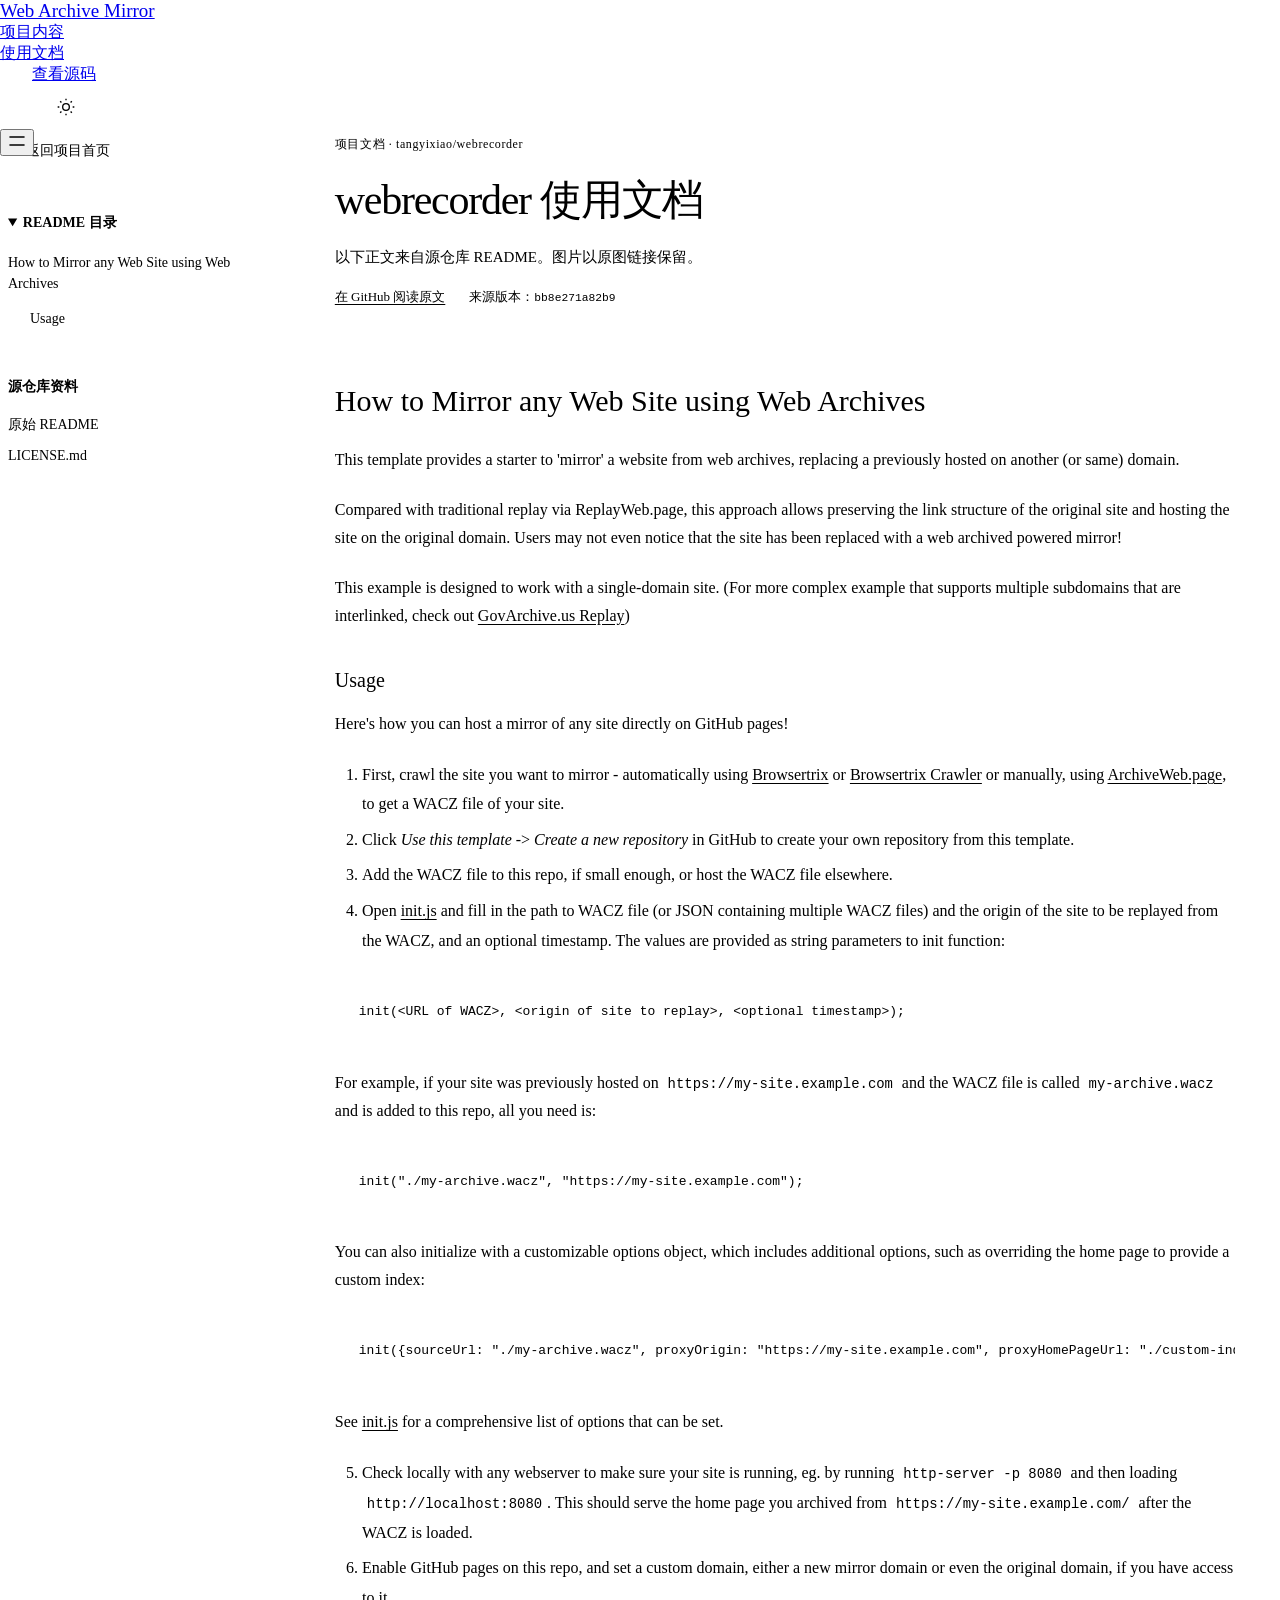
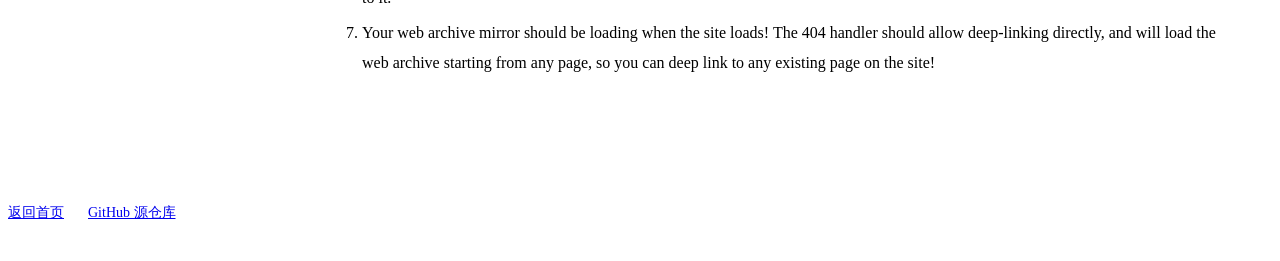
==== docs.html @ b8d0881c "docs(pages): add project introduction website" ====
<!doctype html>
<html lang="zh-CN" data-project="webrecorder" data-docs="true"><head>
<meta charset="utf-8"><meta name="viewport" content="width=device-width, initial-scale=1">
<title>webrecorder · 使用文档</title><link rel="stylesheet" href="assets/system.css"><link rel="stylesheet" href="assets/ui/cards.css"><link rel="stylesheet" href="assets/motion/motion.css"><link rel="stylesheet" href="assets/layout/layout.css"><link rel="stylesheet" href="assets/page.css"><!-- <html lang="en" data-radius="sharp">; keep this <style> after the links: layout.css resets --ly-scale -->
<style>
:root {
  --p-bg: #fafafa; --p-surface: #f0f1f3; --p-ink: #171717; --p-muted: #595959;
  --p-accent: #1748ca; --p-accent-ink: #fafafa; --p-action: #1748ca; --p-action-ink: #fafafa;
  --p-inv-bg: #171717; --p-inv-surface: #242424; --p-inv-ink: #fafafa; --p-inv-muted: #9b9b9b;
  --p-inv-accent: #fafafa; --p-inv-accent-ink: #171717; --p-inv-action: #fafafa; --p-inv-action-ink: #171717;
  --font-display: "Geist", system-ui, sans-serif;
  --font-text: "Geist", system-ui, sans-serif;
  --font-mono: "Geist Mono", ui-monospace, "SFMono-Regular", Menlo, Consolas, monospace;
  --display-weight: 500;
  --display-tracking: -0.035em;
  --display-tracking-xl: -0.045em;
}
</style><style>html[data-theme="light"]{--p-bg:#fafafa;--p-surface:#f0f1f3;--p-ink:#171717;--p-muted:#595959;--p-accent:#1748ca;--p-accent-ink:#ffffff;--p-action:#1748ca;--p-action-ink:#ffffff;color-scheme:light}html[data-theme="dark"]{--p-bg:#131517;--p-surface:#202427;--p-ink:#f0f1f2;--p-muted:#b5bbc1;--p-accent:#a4c2ff;--p-accent-ink:#131517;--p-action:#a4c2ff;--p-action-ink:#131517;color-scheme:dark}</style><script src="assets/theme.js"></script><link rel="icon" href="favicon.svg" type="image/svg+xml">
<link rel="stylesheet" href="assets/docs.css"></head><body class="docs-page">
<header class="nav"><div class="wrap nav__bar"><a class="skip-link" href="#docs-content">跳到正文</a><a class="nav__logo" href="index.html#top">Web Archive Mirror</a><nav class="nav__links" aria-label="章节导航"><div class="nav__item"><a class="nav__link" href="index.html#work">项目内容</a></div><div class="nav__item"><a class="nav__link" href="docs.html">使用文档</a></div></nav><div class="nav__actions"><a class="btn btn--primary" href="https://github.com/tangyixiao/webrecorder">查看源码</a><button class="theme-toggle" type="button" data-theme-toggle aria-label="切换深浅色" aria-pressed="false"><svg width="20" height="20" viewBox="0 0 24 24" fill="none" stroke="currentColor" stroke-width="1.6" aria-hidden="true"><circle cx="12" cy="12" r="4"/><path d="M12 2v2m0 16v2M2 12h2m16 0h2M5 5l1.5 1.5m11 11L19 19M5 19l1.5-1.5m11-11L19 5"/></svg></button></div><button class="nav__toggle" type="button" aria-expanded="false" aria-label="菜单"><svg width="18" height="18" viewBox="0 0 18 18" aria-hidden="true"><path d="M2 5h14M2 13h14" stroke="currentColor" stroke-width="1.6" stroke-linecap="round"/></svg></button></div></header>
<main class="docs-shell wrap" id="top">
<aside class="docs-sidebar" aria-label="文档导航">
<a class="docs-home" href="index.html">← 返回项目首页</a>
<details class="docs-toc" open><summary>README 目录</summary><nav aria-label="README 目录"><ol><li class="docs-level-1"><a href="#how-to-mirror-any-web-site-using-web-archives">How to Mirror any Web Site using Web Archives</a></li><li class="docs-level-3"><a href="#usage">Usage</a></li></ol></nav></details>
<div class="docs-resources"><p>源仓库资料</p><ul><li><a href="https://github.com/tangyixiao/webrecorder/blob/bb8e271a82b9e093eb609e6050a3a0c9da90dc49/README.md">原始 README</a></li><li><a href="https://github.com/tangyixiao/webrecorder/blob/bb8e271a82b9e093eb609e6050a3a0c9da90dc49/LICENSE.md">LICENSE.md</a></li></ul></div>
</aside>
<div class="docs-main"><header class="docs-heading"><p class="docs-eyebrow">项目文档 · tangyixiao/webrecorder</p>
<h1>webrecorder 使用文档</h1><p>以下正文来自源仓库 README。图片以原图链接保留。</p>
<div class="docs-source"><a href="https://github.com/tangyixiao/webrecorder/blob/bb8e271a82b9e093eb609e6050a3a0c9da90dc49/README.md">在 GitHub 阅读原文</a><span>来源版本：<code>bb8e271a82b9</code></span></div></header>
<article class="docs-markdown" id="docs-content" tabindex="-1"><h1 id="how-to-mirror-any-web-site-using-web-archives">How to Mirror any Web Site using Web Archives</h1>
<p>This template provides a starter to 'mirror' a website from web archives, replacing a previously hosted on another (or same) domain.</p>
<p>Compared with traditional replay via ReplayWeb.page, this approach allows preserving the link structure of the original site and hosting the site on the original domain.
Users may not even notice that the site has been replaced with a web archived powered mirror!</p>
<p>This example is designed to work with a single-domain site. (For more complex example that supports multiple subdomains that are interlinked, check out <a href="https://github.com/webrecorder/govarchive-replay">GovArchive.us Replay</a>)</p>
<h3 id="usage">Usage</h3>
<p>Here's how you can host a mirror of any site directly on GitHub pages!</p>
<ol>
<li>First, crawl the site you want to mirror - automatically using <a href="https://webrecorder.net/browsertrix">Browsertrix</a> or <a href="https://github.com/webrecorder/browsertrix-crawler">Browsertrix Crawler</a> or manually, using <a href="https://archiveweb.page">ArchiveWeb.page</a>, to get a WACZ file of your site.</li>
<li>Click <em>Use this template</em> -&gt; <em>Create a new repository</em> in GitHub to create your own repository from this template.</li>
<li>Add the WACZ file to this repo, if small enough, or host the WACZ file elsewhere.</li>
<li>Open <a href="https://github.com/tangyixiao/webrecorder/blob/bb8e271a82b9e093eb609e6050a3a0c9da90dc49/init.js">init.js</a> and fill in the path to WACZ file (or JSON containing multiple WACZ files) and the origin of the site to be replayed from the WACZ, and an optional timestamp. The values are provided as string parameters to init function:</li>
</ol>
<pre><code class="language-js">init(&lt;URL of WACZ&gt;, &lt;origin of site to replay&gt;, &lt;optional timestamp&gt;);
</code></pre>
<p>For example, if your site was previously hosted on <code>https://my-site.example.com</code> and the WACZ file is called <code>my-archive.wacz</code> and is added to this repo, all you need is:</p>
<pre><code class="language-js">init(&quot;./my-archive.wacz&quot;, &quot;https://my-site.example.com&quot;);
</code></pre>
<p>You can also initialize with a customizable options object, which includes additional options, such as overriding the home page to provide a custom index:</p>
<pre><code class="language-js">init({sourceUrl: &quot;./my-archive.wacz&quot;, proxyOrigin: &quot;https://my-site.example.com&quot;, proxyHomePageUrl: &quot;./custom-index.html&quot;})
</code></pre>
<p>See <a href="https://github.com/tangyixiao/webrecorder/blob/bb8e271a82b9e093eb609e6050a3a0c9da90dc49/init.js">init.js</a> for a comprehensive list of options that can be set.</p>
<ol start="5">
<li>Check locally with any webserver to make sure your site is running, eg. by running <code>http-server -p 8080</code> and then loading <code>http://localhost:8080</code>. This should serve the home page you archived from <code>https://my-site.example.com/</code> after the WACZ is loaded.</li>
<li>Enable GitHub pages on this repo, and set a custom domain, either a new mirror domain or even the original domain, if you have access to it.</li>
<li>Your web archive mirror should be loading when the site loads! The 404 handler should allow deep-linking directly, and will load the web archive starting from any page, so you can deep link to any existing page on the site!</li>
</ol>
</article>
</div></main><footer class="docs-footer wrap"><a href="index.html">返回首页</a><a href="https://github.com/tangyixiao/webrecorder">GitHub 源仓库</a></footer>
<script type="module" src="assets/system.js"></script></body></html>
---- assets/page.css ----
/* Page composition over the unmodified taste system. Source excerpts and photographs are the work. */
:root{--font-text:"Geist","PingFang SC","Microsoft YaHei",sans-serif;--font-display:"Geist","PingFang SC","Microsoft YaHei",sans-serif}
h1,h2,h3{font-weight:500;text-wrap:balance}h1{max-width:16ch}p{line-height:1.75}.nav__logo{font-size:19px;max-width:45%;overflow-wrap:anywhere}.nav__links{margin-left:auto}.nav__actions{margin-left:32px}.project-fact{margin-top:32px;font-size:14px;color:var(--muted)}
.hero__text{min-width:0}.hero__lead{max-width:40ch}.hero__media.material-media{background:none;border:0;box-shadow:none}.hero__media.material-media> *{width:100%;height:100%;display:block}.material-media .source-preview{height:100%;min-height:480px}.project-picture{display:block;overflow:hidden;width:100%;height:100%;background:var(--surface)}.project-picture img{width:100%;height:100%;object-fit:cover;display:block}.picture--contain img{object-fit:contain}.picture--contain{background:var(--surface)}
.material-stage{overflow:hidden;min-height:0}.material-stage>.project-picture{border-radius:0;background:transparent}.material-stage .picture--contain img{object-fit:contain}.source-preview{display:flex;flex-direction:column;border:1px solid var(--line);background:var(--surface);overflow:hidden;border-radius:var(--r-lg);color:var(--ink)}.source-path{font:500 14px/1.5 var(--font-mono);padding:20px 24px;border-bottom:1px solid var(--line);overflow-wrap:anywhere}.source-preview pre{margin:0;padding:28px 24px;overflow:auto;white-space:pre-wrap;overflow-wrap:anywhere;min-height:0;font:400 15px/1.85 var(--font-mono);color:var(--ink)}
.project-fact:empty{display:none}.statement-source{margin-top:48px;height:320px}.statement-source .source-preview{height:100%}.hero--statement h1{max-width:18ch}.hero--statement .hero__lead{max-width:62ch}.hero--statement .hero__in{max-width:none}
.hero__head{display:grid;grid-template-columns:minmax(0,7fr) minmax(0,4fr);gap:72px}.hero--product h1{font-size:clamp(42px,5vw,72px);max-width:18ch;letter-spacing:-.035em;line-height:1.1}.hero--product .hero__lead{margin-top:0}.hero--product .material-stage{height:100%;min-height:260px;margin-top:32px}.product-intro{align-self:start}.product-intro .project-fact{margin-top:24px}
.work-grid{display:grid;grid-template-columns:minmax(0,5fr) minmax(0,6fr);gap:calc(100% / 12 + 24px)}.feature-rows{margin:0;padding:0;list-style:none}.feature-rows li{padding:24px 0;border-bottom:1px solid var(--line)}.feature-rows li:first-child{padding-top:0}.feature-rows h3{font-size:24px;line-height:1.4;margin:0 0 12px}.feature-rows p{margin:0;font-size:16px;line-height:1.75}.work-material{min-width:0;min-height:400px}.usage-block{height:100%;background:var(--surface);padding:32px;border:1px solid var(--line);border-radius:var(--r-lg);display:flex;flex-direction:column;gap:24px;justify-content:center}.usage-block>p{font-size:20px;margin:0}.usage-block pre{font:400 16px/1.8 var(--font-mono);margin:0;white-space:pre-wrap;overflow-wrap:anywhere}.usage-block .link{align-self:flex-start}.supporting-pictures{display:grid;grid-template-columns:1fr;gap:24px;height:100%;max-height:480px}.supporting-pictures>.project-picture{min-height:0;max-height:228px}.supporting-pictures>.project-picture:only-child{max-height:480px}
.photo-pair{display:grid;grid-template-columns:1fr 1fr;gap:24px;height:calc(100% - 140px);min-height:300px;max-height:520px}.photo-pair a{display:block;overflow:hidden}.photo-pair img{width:100%;height:100%;object-fit:cover;display:block}.flag-field{display:grid;grid-template-columns:repeat(4,1fr);gap:48px;align-items:center;justify-items:center;width:100%;height:100%}.flag-field a{display:block;width:100%;overflow:hidden}.flag-field img{display:block;width:100%;height:auto;max-height:320px;object-fit:contain;image-rendering:auto}
.closing-head{display:grid;grid-template-columns:1fr auto;gap:24px 72px;align-content:start}.closing-head h2{grid-column:1;font-size:clamp(30px,3.4vw,48px);margin:0}.closing-head>p{grid-column:1;max-width:68ch;margin:0;font-size:17px}.closing-head>.btn{grid-column:2;grid-row:1/3;align-self:start}.closing-directory{display:flex;flex-direction:column;justify-content:flex-end;min-height:0}.footer.closing>.wrap{display:grid;grid-template-rows:1fr 1fr;gap:48px}.footer__grid{display:grid;grid-template-columns:1fr 1fr;gap:48px}.footer-name{font-size:32px;line-height:1.3;font-weight:500;margin:0 0 16px}.footer__grid p{font-size:16px}.resource-links{display:grid;grid-template-columns:1fr 1fr;gap:18px 32px;align-content:start}.resource-links .link{font-size:16px;overflow-wrap:anywhere;justify-self:start}.footer__legal{display:flex;align-items:baseline;flex-wrap:wrap;gap:24px;font-size:13px;border-top:1px solid var(--line);margin-top:48px;padding-top:24px}.credits summary{cursor:pointer}.credits ul{padding-left:16px}.credits a{overflow-wrap:anywhere}
html[data-project="OJ-NEXUS"] .source-preview,html[data-project="OJ-NEXUS"] .usage-block{border-radius:4px}html[data-project="OJ-NEXUS"] *{animation:none!important}
@media(min-width:640px) and (max-width:1023px){.work-grid{grid-template-columns:1fr;gap:32px}.feature-rows{display:grid;grid-template-columns:repeat(3,1fr);gap:24px}.feature-rows li{padding:0;border:0}.feature-rows h3{font-size:20px}.work-material{min-height:260px;height:300px}.hero__head{gap:32px}.material-media .source-preview{min-height:240px}.photo-pair{height:440px}.statement-source{height:300px}}
@media(max-width:639px){.nav__logo{font-size:16px;max-width:48%}.nav__actions{margin-left:auto}.nav__actions .btn{padding-inline:16px;font-size:14px}.hero--split h1,.hero--statement h1,.hero--product h1{font-size:clamp(30px,9vw,38px);line-height:1.15;max-width:18ch}.hero__lead{font-size:18px;line-height:1.65}.project-fact{margin-top:16px;font-size:13px}.hero__media.material-media{height:auto;min-height:0;flex:1}.material-media .source-preview{min-height:0;height:100%}.source-path{padding:12px 16px;font-size:13px}.source-preview pre{padding:16px;font-size:13px;line-height:1.7}.hero__head{display:block}.hero--product .hero__lead{margin-top:20px}.hero--product .material-stage{min-height:180px;margin-top:24px;flex:1}.hero--product .hero__in{display:flex;flex-direction:column}.hero--product .product-intro .project-fact{margin-top:16px}.work-grid{grid-template-columns:1fr;gap:32px}.feature-rows{display:block}.feature-rows li{padding:16px 0}.feature-rows h3{font-size:20px;margin-bottom:8px}.feature-rows p{font-size:16px}.work-material{min-height:220px;height:260px}.usage-block{padding:24px;gap:16px}.usage-block pre{font-size:14px}.photo-pair{grid-template-columns:1fr;gap:16px;height:calc(100% - 130px);max-height:none;min-height:0}.photo-pair a{min-height:180px}.flag-field{grid-template-columns:repeat(2,1fr);gap:24px}.flag-field img{max-height:140px}.statement-source{height:220px;margin-top:24px}.closing-head{display:flex;flex-direction:column;gap:24px}.closing-head>p{font-size:16px}.closing-head>.btn{align-self:stretch}.footer.closing>.wrap{grid-template-rows:auto 1fr;gap:48px}.footer__grid{grid-template-columns:1fr;gap:24px}.footer-name{font-size:28px}.resource-links{gap:16px}.footer__legal{margin-top:32px;gap:16px}.supporting-pictures{max-height:260px;grid-template-columns:1fr 1fr;gap:12px}.supporting-pictures>.project-picture{max-height:none}.photo-pair img{object-fit:cover}#work:has(.work-grid){--hm:2}#use{--hm:2}}
.skip-link{position:absolute;left:-10000px;top:auto;width:1px;height:1px;overflow:hidden}.skip-link:focus{left:var(--gutter);top:8px;width:auto;height:auto;background:var(--bg);padding:16px;z-index:20}.hero__head>:first-child{grid-column:1}.hero__head>.product-intro{grid-column:2}.hero--product .hero__stage.material-stage{border-radius:0}
@media(min-width:640px) and (max-width:1023px){.work-material{height:42vh;min-height:320px}.supporting-pictures{max-height:none}.supporting-pictures>.project-picture:only-child{max-height:none}.supporting-pictures>.project-picture{max-height:none;flex:1}.supporting-pictures{grid-template-rows:1fr 1fr}}
@media(max-width:639px){#work:has(.work-grid),#use{--hm:1}.nav__logo{max-width:53%;font-size:15px}.nav__actions{margin-left:auto}.nav__actions .btn{padding-inline:12px}.hero--product .hero__stage.material-stage{aspect-ratio:auto;flex:1}.hero__head>:first-child,.hero__head>.product-intro{grid-column:auto}}
.theme-toggle{height:44px;width:44px;display:grid;place-items:center;flex:0 0 44px;cursor:pointer;color:var(--ink);background:transparent;border:1px solid var(--line);border-radius:var(--r-btn);margin-left:12px;transition:background 180ms,transform 180ms}.theme-toggle:hover{background:var(--surface)}.theme-toggle:active{transform:translateY(1px)}.theme-toggle:focus-visible{outline:2px solid var(--accent);outline-offset:3px}
@media(min-width:1024px){.work-material{height:500px;min-height:500px}.work-material>.source-preview{height:100%}.hero--split h1{font-size:clamp(38px,4.5vw,64px)}}
@media(max-width:639px){.nav__logo{max-width:42%;font-size:14px}.nav__actions{margin-left:auto}.nav__toggle{margin-left:8px}.theme-toggle{margin-left:8px;width:36px;flex-basis:36px;height:40px}.nav__actions .btn{font-size:13px;padding-inline:10px}.nav__logo{line-height:1.3}.hero--product h1{font-size:32px}.source-path{line-height:1.6}}
@media(min-width:1024px){.hero__head{grid-template-columns:repeat(12,minmax(0,1fr));gap:24px;align-items:start}.hero__head>:first-child{grid-column:1/span 6}.hero__head>.product-intro{grid-column:7/span 6}.hero--product h1,.hero--split h1{font-size:60px}.work-grid{grid-template-columns:repeat(12,minmax(0,1fr));gap:24px}.feature-rows{grid-column:1/span 6;padding-right:48px}.work-material{grid-column:7/span 6}.work-grid .source-preview{height:100%}}
@media(min-width:640px) and (max-width:1023px){.hero__head{display:block}.product-intro{margin-top:24px}.product-intro .hero__lead{max-width:60ch}.hero--product h1{max-width:none}.hero__head .project-fact{margin-top:16px}.hero--product .hero__stage.material-stage{margin-top:24px}}
@media(max-width:639px){.work-material{height:236px;min-height:236px}.feature-rows h3{font-size:19px}.feature-rows li{padding:14px 0}.feature-rows p{line-height:1.65}}
@media(min-width:1024px){.work-material{height:min(500px,calc(100svh - 300px));min-height:0}.hero--product h1{font-size:clamp(40px,4.16vw,60px)}}
.work-material>.source-preview{height:100%}.source-preview pre{flex:1}.usage-block{justify-content:space-between}.supporting-pictures:has(>:only-child){grid-template-rows:1fr}
/* Real quoted source can contain arrays, Markdown brackets and the word placeholder.
   Keep kit diagnostics intact, but do not outline authentic source as unfinished page copy. */
.source-preview code[data-placeholder],.usage-block code[data-placeholder],.docs-markdown [data-placeholder]{outline:none}
.hero--product .hero__stage.material-stage{background:none}
.nav:not(.is-open) .nav__actions>.theme-toggle{display:grid}
@media(max-width:639px){.nav__logo{white-space:normal;max-width:40%;font-size:13px;line-height:1.35;min-width:0}.nav__bar{gap:8px}.nav__actions{gap:8px}.nav .nav__actions>.theme-toggle{margin-left:0}}
---- assets/docs.css ----
/* Long-form README layout. Shared palette and theme controls stay authoritative. */
html[data-docs]{scroll-padding-top:110px}
.docs-page{min-height:100vh;color:var(--ink);background:var(--bg)}
.docs-page>.nav{position:fixed;inset:0 0 auto;z-index:50;background:var(--bg);border-bottom:1px solid var(--line)}
.docs-page .nav__bar{min-height:76px}
.docs-page .nav__logo{max-width:48%}
.docs-page .docs-shell{display:grid;grid-template-columns:minmax(210px,250px) minmax(0,1fr);gap:clamp(36px,6vw,96px);padding-top:126px;padding-bottom:96px;align-items:start;min-height:0;height:auto}
.docs-sidebar{position:sticky;top:108px;min-width:0;max-height:calc(100vh - 132px);overflow:auto;scrollbar-width:thin;padding-right:12px;font-size:14px}
.docs-home{display:inline-block;font-size:14px;font-weight:500;color:var(--ink);text-decoration:none;padding-block:8px}
.docs-home:hover{color:var(--accent)}
.docs-toc{margin-top:24px;border-top:1px solid var(--line);padding-top:20px}
.docs-toc summary{font-weight:600;cursor:pointer;line-height:1.5}
.docs-toc ol,.docs-resources ul{list-style:none;padding:0;margin:16px 0 0}
.docs-toc li{margin:0 0 8px;line-height:1.5;overflow-wrap:anywhere}
.docs-toc .docs-level-2{padding-left:10px}.docs-toc .docs-level-3{padding-left:22px}
.docs-toc a,.docs-resources a{color:var(--muted);text-decoration:none;display:inline-block;padding-block:3px}
.docs-toc a:hover,.docs-resources a:hover{color:var(--ink);text-decoration:underline;text-underline-offset:4px}
.docs-resources{border-top:1px solid var(--line);margin-top:24px;padding-top:20px}
.docs-resources>p{margin:0;font-weight:600;line-height:1.5}.docs-resources li{margin-bottom:8px;overflow-wrap:anywhere}
.docs-main{min-width:0;max-width:900px}
.docs-heading{padding-bottom:32px;margin-bottom:40px;border-bottom:1px solid var(--line)}
.docs-eyebrow{font-size:12px;letter-spacing:.05em;color:var(--muted);overflow-wrap:anywhere;margin:0 0 20px}
.docs-heading h1{font-size:clamp(28px,3.4vw,42px);line-height:1.2;letter-spacing:-.03em;max-width:none;margin:0 0 20px;overflow-wrap:anywhere}
.docs-heading>p:not(.docs-eyebrow){font-size:15px;color:var(--muted);line-height:1.7;margin:0 0 16px}
.docs-source{display:flex;gap:12px 24px;flex-wrap:wrap;font-size:13px;line-height:1.6;color:var(--muted)}
.docs-source a,.docs-markdown a{color:var(--accent);text-decoration:underline;text-underline-offset:3px;overflow-wrap:anywhere}
.docs-markdown{font-size:16px;line-height:1.85;overflow-wrap:anywhere;min-width:0}
.docs-markdown>:first-child{margin-top:0}.docs-markdown>:last-child{margin-bottom:0}
.docs-markdown h1,.docs-markdown h2,.docs-markdown h3,.docs-markdown h4,.docs-markdown h5,.docs-markdown h6{max-width:none;scroll-margin-top:110px;line-height:1.4;text-wrap:initial}
.docs-markdown h1{font-size:30px;margin:48px 0 24px}.docs-markdown h2{font-size:25px;margin:48px 0 20px;padding-bottom:12px;border-bottom:1px solid var(--line)}
.docs-markdown h3{font-size:20px;margin:36px 0 16px}.docs-markdown h4,.docs-markdown h5,.docs-markdown h6{font-size:17px;margin:28px 0 14px}
.docs-markdown p,.docs-markdown ul,.docs-markdown ol,.docs-markdown blockquote,.docs-markdown pre,.docs-markdown table{margin:0 0 22px}
.docs-markdown ul,.docs-markdown ol{padding-left:1.7em}.docs-markdown li{margin-bottom:6px}.docs-markdown li>p{margin-bottom:10px}
.docs-markdown strong{font-weight:650}.docs-markdown hr{border:0;border-top:1px solid var(--line);margin:36px 0}
.docs-markdown blockquote{border-left:3px solid var(--line);padding:4px 0 4px 20px;color:var(--muted)}.docs-markdown blockquote>:last-child{margin-bottom:0}
.docs-markdown pre{background:var(--surface);border:1px solid var(--line);padding:20px 24px;max-width:100%;overflow:auto;border-radius:4px;white-space:pre;tab-size:4}
.docs-markdown code,.docs-source code{font-family:var(--font-mono,ui-monospace,Consolas,monospace);font-size:.87em}
.docs-markdown :not(pre)>code{background:var(--surface);padding:.12em .35em;border-radius:3px;box-decoration-break:clone}
.docs-markdown pre code{font-size:13px;line-height:1.8;white-space:pre;overflow-wrap:normal;color:var(--ink)}
.docs-markdown table{display:block;max-width:100%;overflow-x:auto;border-collapse:collapse;font-size:14px;line-height:1.65}
.docs-markdown th,.docs-markdown td{padding:12px 16px;border:1px solid var(--line);text-align:left;min-width:100px}
.docs-markdown th{font-weight:600;background:var(--surface)}.docs-markdown .docs-image-link{font-size:14px}
.docs-page .footer.closing,.docs-page .footer.closing>.wrap{height:auto;min-height:0;max-height:none;display:block}
.docs-page .footer.closing{padding-top:56px;padding-bottom:32px}.docs-page .closing-head{margin-bottom:48px}
.docs-footer{display:flex;gap:24px;padding-top:24px;padding-bottom:32px;border-top:1px solid var(--line);font-size:14px}
.docs-page :focus-visible{outline:2px solid var(--accent);outline-offset:4px}
@media(max-width:1023px){.docs-page .docs-shell{grid-template-columns:minmax(180px,210px) minmax(0,1fr);gap:32px}.docs-markdown{font-size:15px}}
@media(max-width:767px){.docs-page .nav__bar{min-height:68px}.docs-page .docs-shell{display:block;padding-top:100px;padding-bottom:56px}.docs-sidebar{position:static;max-height:none;overflow:visible;padding:0;margin-bottom:36px}.docs-toc{margin-top:16px;padding-top:16px}.docs-toc nav{max-height:260px;overflow:auto;padding-right:8px}.docs-resources{margin-top:16px;padding-top:16px}.docs-resources ul{display:flex;flex-wrap:wrap;gap:4px 20px;margin-top:8px}.docs-resources li{margin:0}.docs-heading{margin-bottom:28px;padding-bottom:24px}.docs-heading h1{font-size:29px}.docs-markdown h1{font-size:25px}.docs-markdown h2{font-size:22px;margin-top:36px}.docs-markdown h3{font-size:19px}.docs-markdown pre{padding:16px}.docs-markdown th,.docs-markdown td{padding:10px 12px}.docs-source{gap:8px 16px}}
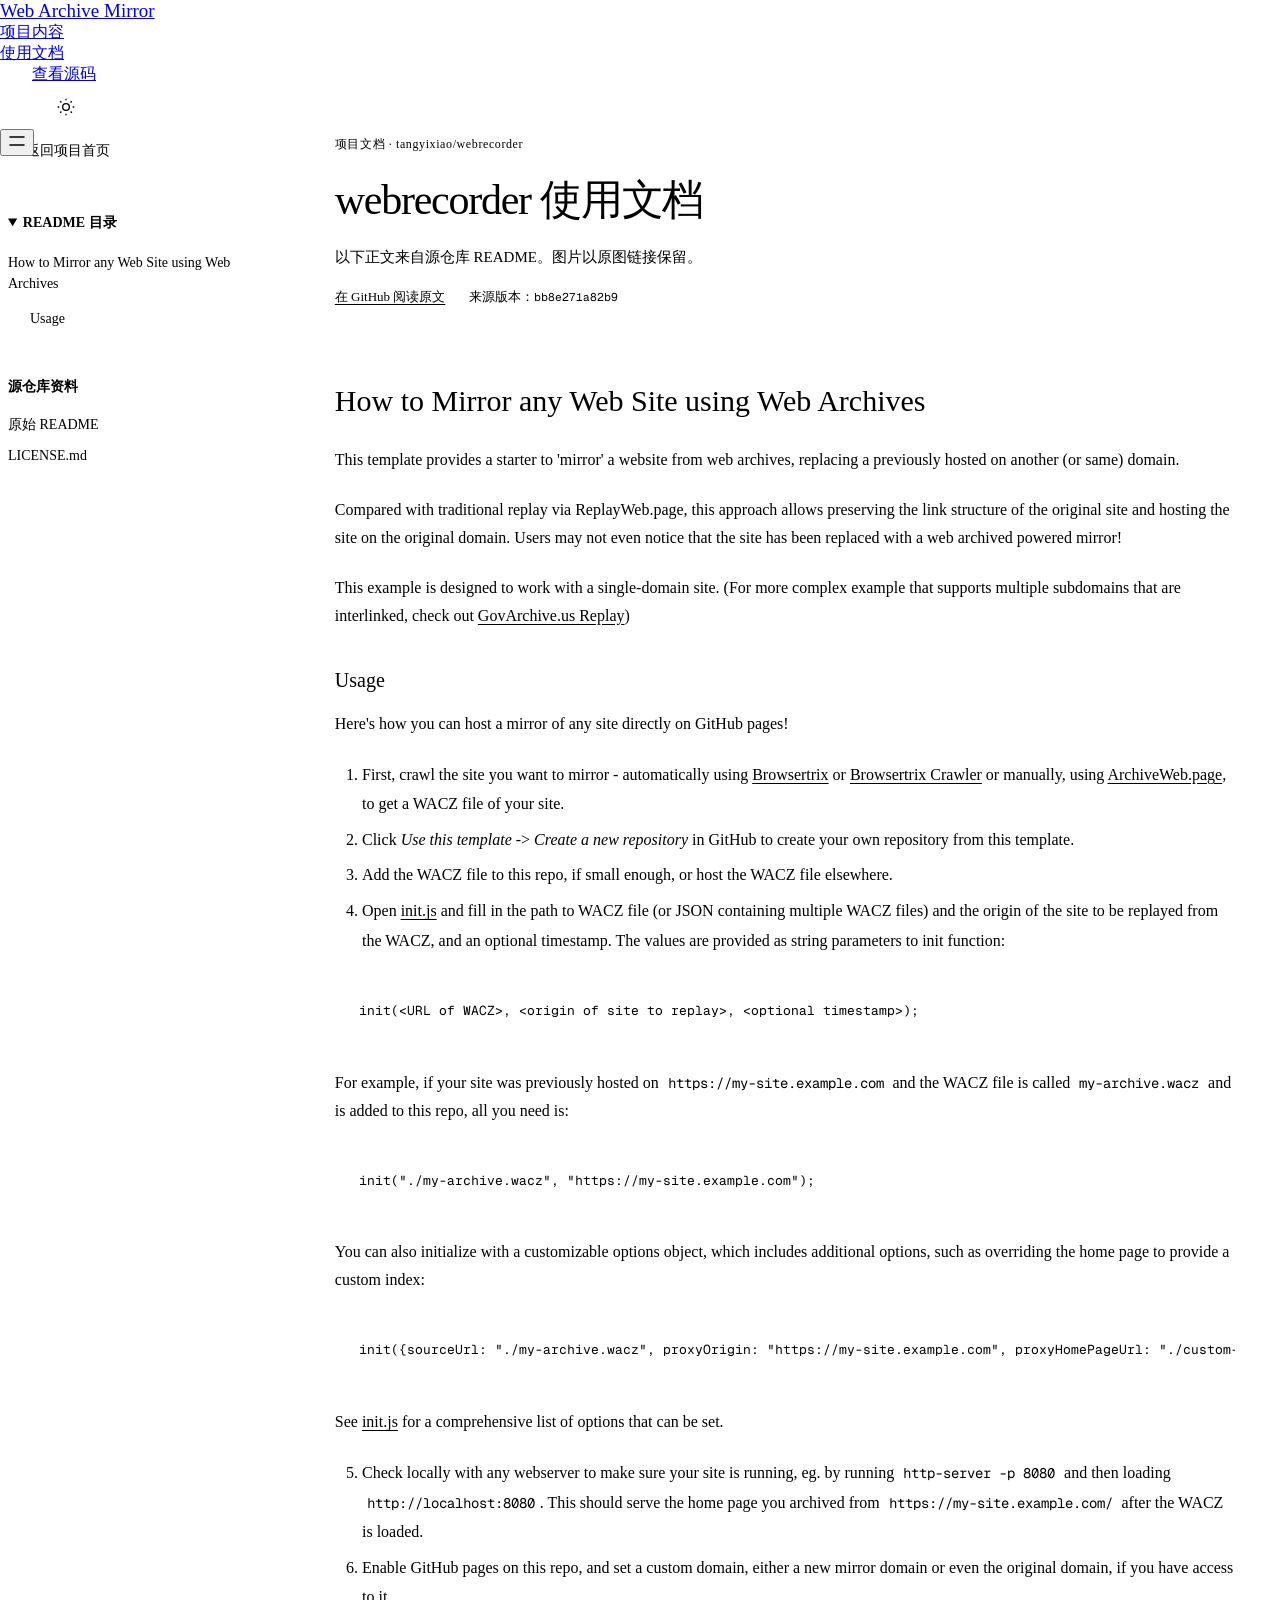
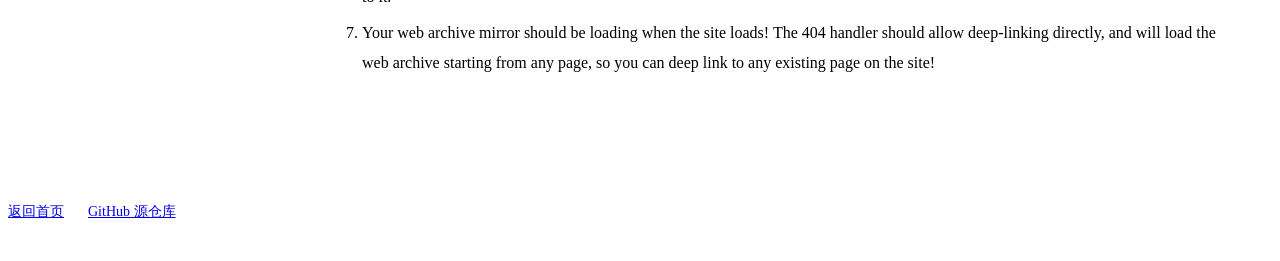
==== commit 2e6e1a40: "docs(pages): polish source and mobile presentation" ====
--- a/docs.html
+++ b/docs.html
@@ -1,7 +1,7 @@
 <!doctype html>
 <html lang="zh-CN" data-project="webrecorder" data-docs="true"><head>
 <meta charset="utf-8"><meta name="viewport" content="width=device-width, initial-scale=1">
-<title>webrecorder · 使用文档</title><link rel="stylesheet" href="assets/system.css"><link rel="stylesheet" href="assets/ui/cards.css"><link rel="stylesheet" href="assets/motion/motion.css"><link rel="stylesheet" href="assets/layout/layout.css"><link rel="stylesheet" href="assets/page.css"><!-- <html lang="en" data-radius="sharp">; keep this <style> after the links: layout.css resets --ly-scale -->
+<title>webrecorder · 使用文档</title><link rel="stylesheet" href="assets/system.css"><link rel="stylesheet" href="assets/ui/cards.css"><link rel="stylesheet" href="assets/motion/motion.css"><link rel="stylesheet" href="assets/layout/layout.css"><link rel="stylesheet" href="assets/fonts/fonts.css"><link rel="stylesheet" href="assets/page.css"><!-- <html lang="en" data-radius="sharp">; keep this <style> after the links: layout.css resets --ly-scale -->
 <style>
 :root {
   --p-bg: #fafafa; --p-surface: #f0f1f3; --p-ink: #171717; --p-muted: #595959;
--- a/assets/fonts/fonts.css
+++ b/assets/fonts/fonts.css
@@ -0,0 +1,42 @@
+@font-face {
+  font-family: 'Geist';
+  font-style: normal;
+  font-weight: 400;
+  font-display: swap;
+  src: url(c2bef016fb9b4bcd.woff2) format('truetype');
+}
+@font-face {
+  font-family: 'Geist';
+  font-style: normal;
+  font-weight: 500;
+  font-display: swap;
+  src: url(541119bccb21575e.woff2) format('truetype');
+}
+@font-face {
+  font-family: 'Geist';
+  font-style: normal;
+  font-weight: 600;
+  font-display: swap;
+  src: url(011cb50bc76b8e25.woff2) format('truetype');
+}
+@font-face {
+  font-family: 'Geist';
+  font-style: normal;
+  font-weight: 700;
+  font-display: swap;
+  src: url(e374eee52bb36e03.woff2) format('truetype');
+}
+@font-face {
+  font-family: 'Geist Mono';
+  font-style: normal;
+  font-weight: 400;
+  font-display: swap;
+  src: url(706d7515d64b1e19.woff2) format('truetype');
+}
+@font-face {
+  font-family: 'Geist Mono';
+  font-style: normal;
+  font-weight: 500;
+  font-display: swap;
+  src: url(e858776f9ad0d058.woff2) format('truetype');
+}
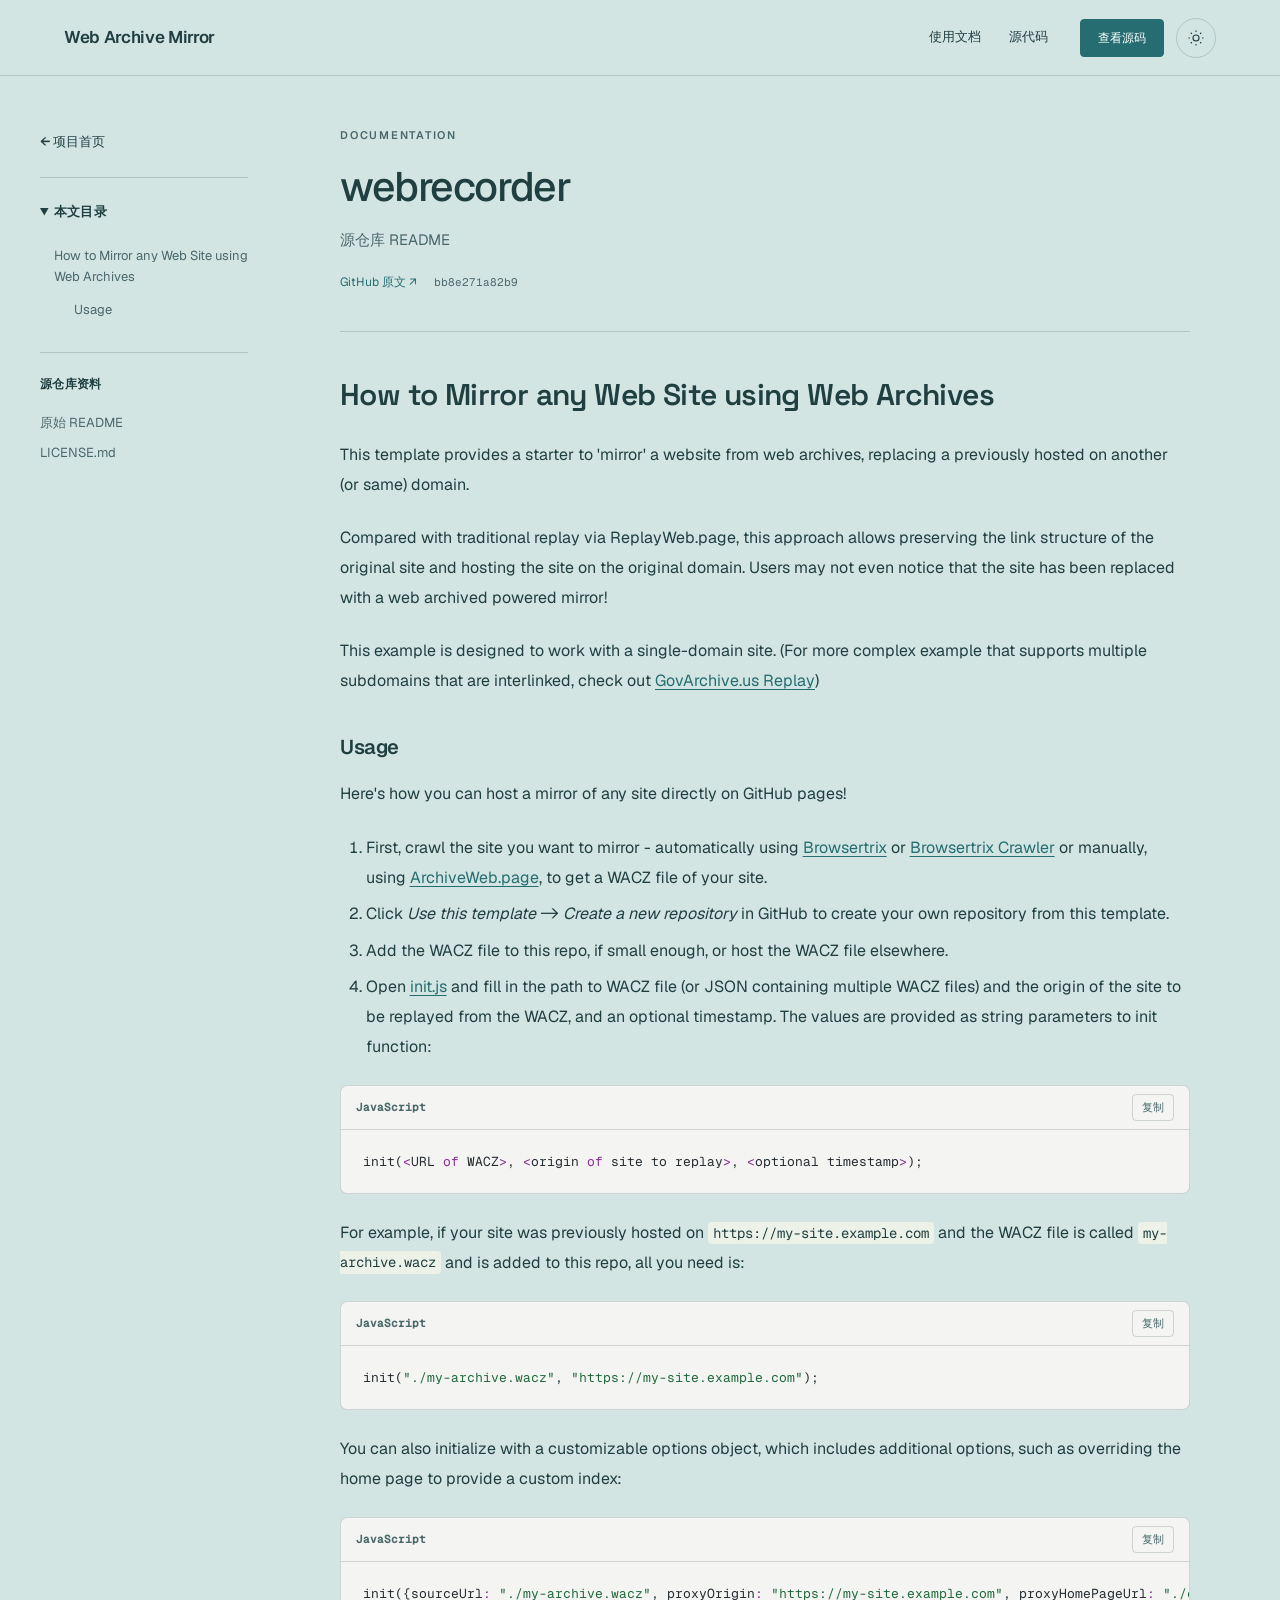
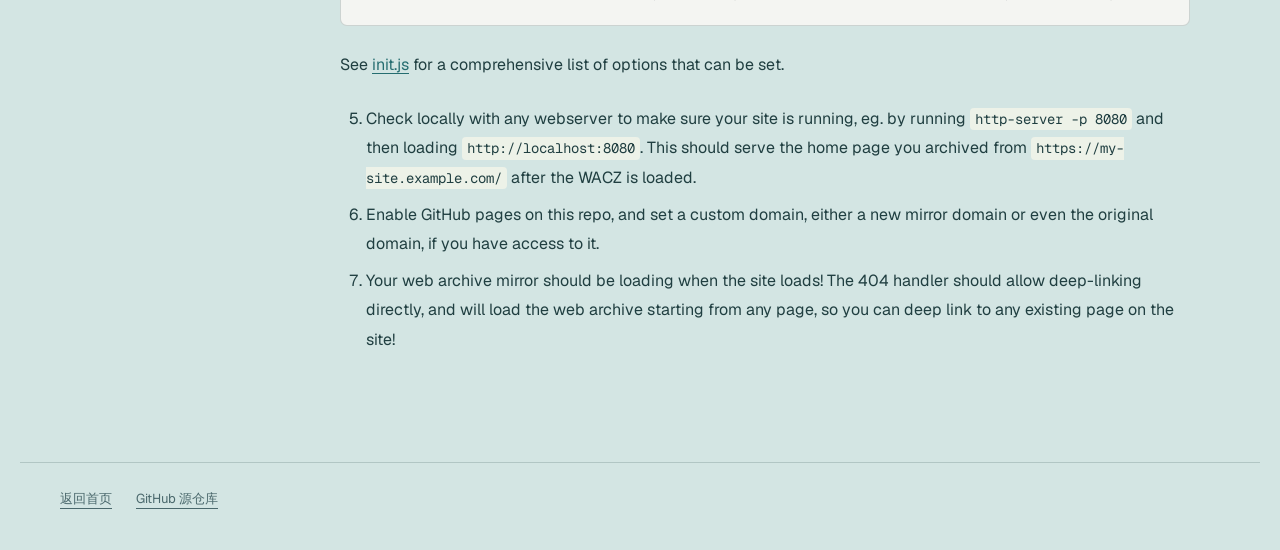
==== commit 8ecd40bb: "docs(pages): polish source and mobile presentation" ====
--- a/docs.html
+++ b/docs.html
@@ -1,38 +1,18 @@
-<!doctype html>
-<html lang="zh-CN" data-project="webrecorder" data-docs="true"><head>
-<meta charset="utf-8"><meta name="viewport" content="width=device-width, initial-scale=1">
-<title>webrecorder · 使用文档</title><link rel="stylesheet" href="assets/system.css"><link rel="stylesheet" href="assets/ui/cards.css"><link rel="stylesheet" href="assets/motion/motion.css"><link rel="stylesheet" href="assets/layout/layout.css"><link rel="stylesheet" href="assets/fonts/fonts.css"><link rel="stylesheet" href="assets/page.css"><!-- <html lang="en" data-radius="sharp">; keep this <style> after the links: layout.css resets --ly-scale -->
-<style>
-:root {
-  --p-bg: #fafafa; --p-surface: #f0f1f3; --p-ink: #171717; --p-muted: #595959;
-  --p-accent: #1748ca; --p-accent-ink: #fafafa; --p-action: #1748ca; --p-action-ink: #fafafa;
-  --p-inv-bg: #171717; --p-inv-surface: #242424; --p-inv-ink: #fafafa; --p-inv-muted: #9b9b9b;
-  --p-inv-accent: #fafafa; --p-inv-accent-ink: #171717; --p-inv-action: #fafafa; --p-inv-action-ink: #171717;
-  --font-display: "Geist", system-ui, sans-serif;
-  --font-text: "Geist", system-ui, sans-serif;
-  --font-mono: "Geist Mono", ui-monospace, "SFMono-Regular", Menlo, Consolas, monospace;
-  --display-weight: 500;
-  --display-tracking: -0.035em;
-  --display-tracking-xl: -0.045em;
-}
-</style><style>html[data-theme="light"]{--p-bg:#fafafa;--p-surface:#f0f1f3;--p-ink:#171717;--p-muted:#595959;--p-accent:#1748ca;--p-accent-ink:#ffffff;--p-action:#1748ca;--p-action-ink:#ffffff;color-scheme:light}html[data-theme="dark"]{--p-bg:#131517;--p-surface:#202427;--p-ink:#f0f1f2;--p-muted:#b5bbc1;--p-accent:#a4c2ff;--p-accent-ink:#131517;--p-action:#a4c2ff;--p-action-ink:#131517;color-scheme:dark}</style><script src="assets/theme.js"></script><link rel="icon" href="favicon.svg" type="image/svg+xml">
-<link rel="stylesheet" href="assets/docs.css"></head><body class="docs-page">
-<header class="nav"><div class="wrap nav__bar"><a class="skip-link" href="#docs-content">跳到正文</a><a class="nav__logo" href="index.html#top">Web Archive Mirror</a><nav class="nav__links" aria-label="章节导航"><div class="nav__item"><a class="nav__link" href="index.html#work">项目内容</a></div><div class="nav__item"><a class="nav__link" href="docs.html">使用文档</a></div></nav><div class="nav__actions"><a class="btn btn--primary" href="https://github.com/tangyixiao/webrecorder">查看源码</a><button class="theme-toggle" type="button" data-theme-toggle aria-label="切换深浅色" aria-pressed="false"><svg width="20" height="20" viewBox="0 0 24 24" fill="none" stroke="currentColor" stroke-width="1.6" aria-hidden="true"><circle cx="12" cy="12" r="4"/><path d="M12 2v2m0 16v2M2 12h2m16 0h2M5 5l1.5 1.5m11 11L19 19M5 19l1.5-1.5m11-11L19 5"/></svg></button></div><button class="nav__toggle" type="button" aria-expanded="false" aria-label="菜单"><svg width="18" height="18" viewBox="0 0 18 18" aria-hidden="true"><path d="M2 5h14M2 13h14" stroke="currentColor" stroke-width="1.6" stroke-linecap="round"/></svg></button></div></header>
-<main class="docs-shell wrap" id="top">
-<aside class="docs-sidebar" aria-label="文档导航">
-<a class="docs-home" href="index.html">← 返回项目首页</a>
-<details class="docs-toc" open><summary>README 目录</summary><nav aria-label="README 目录"><ol><li class="docs-level-1"><a href="#how-to-mirror-any-web-site-using-web-archives">How to Mirror any Web Site using Web Archives</a></li><li class="docs-level-3"><a href="#usage">Usage</a></li></ol></nav></details>
-<div class="docs-resources"><p>源仓库资料</p><ul><li><a href="https://github.com/tangyixiao/webrecorder/blob/bb8e271a82b9e093eb609e6050a3a0c9da90dc49/README.md">原始 README</a></li><li><a href="https://github.com/tangyixiao/webrecorder/blob/bb8e271a82b9e093eb609e6050a3a0c9da90dc49/LICENSE.md">LICENSE.md</a></li></ul></div>
-</aside>
-<div class="docs-main"><header class="docs-heading"><p class="docs-eyebrow">项目文档 · tangyixiao/webrecorder</p>
-<h1>webrecorder 使用文档</h1><p>以下正文来自源仓库 README。图片以原图链接保留。</p>
-<div class="docs-source"><a href="https://github.com/tangyixiao/webrecorder/blob/bb8e271a82b9e093eb609e6050a3a0c9da90dc49/README.md">在 GitHub 阅读原文</a><span>来源版本：<code>bb8e271a82b9</code></span></div></header>
-<article class="docs-markdown" id="docs-content" tabindex="-1"><h1 id="how-to-mirror-any-web-site-using-web-archives">How to Mirror any Web Site using Web Archives</h1>
+<!doctype html><html lang="zh-CN" data-docs="v3" data-project="webrecorder"><head>
+<meta charset="utf-8"><meta name="viewport" content="width=device-width,initial-scale=1">
+<title>webrecorder · 文档</title><link rel="stylesheet" href="assets/fonts/fonts.css"><link rel="stylesheet" href="assets/fonts/display.css"><link rel="stylesheet" href="assets/site.css"><link rel="stylesheet" href="assets/docs-v3.css"><link rel="stylesheet" href="assets/three/view3d.css"><link rel="stylesheet" href="assets/polish.css"><style>:root{--font-body:"Geist","PingFang SC","Microsoft YaHei",sans-serif;--font-text:var(--font-body);--model-accent:var(--accent);--font-display:"Space Grotesk","Songti SC","SimSun",serif;--font-mono:"Geist Mono","SFMono-Regular",Consolas,monospace}html[data-theme="light"]{--bg:#D3E5E3;--surface:#EDF2E8;--ink:#203F41;--muted:#4a686c;--accent:#256d70;--accent-ink:#FFFFFF;--line:color-mix(in srgb,#203F41 19%,transparent);color-scheme:light}html[data-theme="dark"]{--bg:#132729;--surface:#203D40;--ink:#E2F1E8;--muted:#9abfc0;--accent:#8ad0cb;--accent-ink:#000000;--line:color-mix(in srgb,#E2F1E8 19%,transparent);color-scheme:dark}</style><script src="assets/theme.js"></script><link rel="stylesheet" href="assets/docs-v3.css"></head>
+<body class="docs-page"><header class="nav site-nav"><div class="wrap nav-inner"><a class="skip-link" href="#docs-content">跳到正文</a><a class="site-brand" href="index.html">Web Archive Mirror</a><nav class="site-links" aria-label="项目导航"><a href="docs.html">使用文档</a><a href="https://github.com/tangyixiao/webrecorder">源代码</a></nav><div class="nav-controls"><a class="btn nav-cta" href="https://github.com/tangyixiao/webrecorder">查看源码</a><button class="site-theme" type="button" data-theme-toggle aria-label="切换深浅色" aria-pressed="false"><svg width="18" height="18" viewBox="0 0 24 24" fill="none" stroke="currentColor" stroke-width="1.5" aria-hidden="true"><circle cx="12" cy="12" r="4"/><path d="M12 2v2m0 16v2M2 12h2m16 0h2M5 5l1.5 1.5m11 11L19 19M5 19l1.5-1.5m11-11L19 5"/></svg></button><button class="site-menu-toggle" data-menu-toggle type="button" aria-label="菜单" aria-expanded="false" aria-controls="site-drawer"><svg width="20" height="20" viewBox="0 0 20 20" fill="none" stroke="currentColor" stroke-width="1.4" aria-hidden="true"><path d="M3 6h14M3 14h14"/></svg></button></div></div><nav class="site-drawer" id="site-drawer" hidden><a href="index.html">项目首页</a><a href="docs.html">使用文档</a><a href="https://github.com/tangyixiao/webrecorder">查看源码</a><p class="drawer-note">Web Archive Mirror</p></nav></header><div class="docs-shell" id="top">
+<aside class="docs-sidebar"><a class="docs-back" href="index.html">← 项目首页</a>
+<details class="docs-toc" open><summary>本文目录</summary><nav aria-label="文档目录"><ol><li class="docs-level-1"><a href="#how-to-mirror-any-web-site-using-web-archives">How to Mirror any Web Site using Web Archives</a></li><li class="docs-level-3"><a href="#usage">Usage</a></li></ol></nav></details>
+<div class="docs-resources"><h2>源仓库资料</h2><ul><li><a href="https://github.com/tangyixiao/webrecorder/blob/bb8e271a82b9e093eb609e6050a3a0c9da90dc49/README.md">原始 README</a></li><li><a href="https://github.com/tangyixiao/webrecorder/blob/bb8e271a82b9e093eb609e6050a3a0c9da90dc49/LICENSE.md">LICENSE.md</a></li></ul></div></aside>
+<main class="docs-main"><header class="docs-intro"><p class="docs-eyebrow">DOCUMENTATION</p>
+<h1>webrecorder</h1><p>源仓库 README</p><div class="docs-source"><a href="https://github.com/tangyixiao/webrecorder/blob/bb8e271a82b9e093eb609e6050a3a0c9da90dc49/README.md">GitHub 原文 ↗</a><code>bb8e271a82b9</code></div></header>
+<article class="docs-markdown" id="docs-content" tabindex="-1"><h1 id="how-to-mirror-any-web-site-using-web-archives">How to Mirror any Web Site using Web Archives<a class="docs-heading-anchor" href="#how-to-mirror-any-web-site-using-web-archives" aria-label="此标题的固定链接">#</a></h1>
 <p>This template provides a starter to 'mirror' a website from web archives, replacing a previously hosted on another (or same) domain.</p>
 <p>Compared with traditional replay via ReplayWeb.page, this approach allows preserving the link structure of the original site and hosting the site on the original domain.
 Users may not even notice that the site has been replaced with a web archived powered mirror!</p>
 <p>This example is designed to work with a single-domain site. (For more complex example that supports multiple subdomains that are interlinked, check out <a href="https://github.com/webrecorder/govarchive-replay">GovArchive.us Replay</a>)</p>
-<h3 id="usage">Usage</h3>
+<h3 id="usage">Usage<a class="docs-heading-anchor" href="#usage" aria-label="此标题的固定链接">#</a></h3>
 <p>Here's how you can host a mirror of any site directly on GitHub pages!</p>
 <ol>
 <li>First, crawl the site you want to mirror - automatically using <a href="https://webrecorder.net/browsertrix">Browsertrix</a> or <a href="https://github.com/webrecorder/browsertrix-crawler">Browsertrix Crawler</a> or manually, using <a href="https://archiveweb.page">ArchiveWeb.page</a>, to get a WACZ file of your site.</li>
@@ -40,20 +20,16 @@
 <li>Add the WACZ file to this repo, if small enough, or host the WACZ file elsewhere.</li>
 <li>Open <a href="https://github.com/tangyixiao/webrecorder/blob/bb8e271a82b9e093eb609e6050a3a0c9da90dc49/init.js">init.js</a> and fill in the path to WACZ file (or JSON containing multiple WACZ files) and the origin of the site to be replayed from the WACZ, and an optional timestamp. The values are provided as string parameters to init function:</li>
 </ol>
-<pre><code class="language-js">init(&lt;URL of WACZ&gt;, &lt;origin of site to replay&gt;, &lt;optional timestamp&gt;);
-</code></pre>
-<p>For example, if your site was previously hosted on <code>https://my-site.example.com</code> and the WACZ file is called <code>my-archive.wacz</code> and is added to this repo, all you need is:</p>
-<pre><code class="language-js">init(&quot;./my-archive.wacz&quot;, &quot;https://my-site.example.com&quot;);
-</code></pre>
-<p>You can also initialize with a customizable options object, which includes additional options, such as overriding the home page to provide a custom index:</p>
-<pre><code class="language-js">init({sourceUrl: &quot;./my-archive.wacz&quot;, proxyOrigin: &quot;https://my-site.example.com&quot;, proxyHomePageUrl: &quot;./custom-index.html&quot;})
-</code></pre>
-<p>See <a href="https://github.com/tangyixiao/webrecorder/blob/bb8e271a82b9e093eb609e6050a3a0c9da90dc49/init.js">init.js</a> for a comprehensive list of options that can be set.</p>
+<div class="docs-code" data-code-block><div class="docs-code-toolbar"><span class="docs-code-language">JavaScript</span><button class="docs-code-copy" type="button" data-copy-code aria-label="复制代码">复制</button><span class="docs-copy-status" role="status" aria-live="polite"></span></div><pre tabindex="0"><code class="highlight language-javascript" data-language="javascript"><span class="tok-nx">init</span><span class="tok-p">(</span><span class="tok-o">&lt;</span><span class="tok-nx">URL</span><span class="tok-w"> </span><span class="tok-k">of</span><span class="tok-w"> </span><span class="tok-nx">WACZ</span><span class="tok-o">&gt;</span><span class="tok-p">,</span><span class="tok-w"> </span><span class="tok-o">&lt;</span><span class="tok-nx">origin</span><span class="tok-w"> </span><span class="tok-k">of</span><span class="tok-w"> </span><span class="tok-nx">site</span><span class="tok-w"> </span><span class="tok-nx">to</span><span class="tok-w"> </span><span class="tok-nx">replay</span><span class="tok-o">&gt;</span><span class="tok-p">,</span><span class="tok-w"> </span><span class="tok-o">&lt;</span><span class="tok-nx">optional</span><span class="tok-w"> </span><span class="tok-nx">timestamp</span><span class="tok-o">&gt;</span><span class="tok-p">);</span>
+</code></pre></div><p>For example, if your site was previously hosted on <code>https://my-site.example.com</code> and the WACZ file is called <code>my-archive.wacz</code> and is added to this repo, all you need is:</p>
+<div class="docs-code" data-code-block><div class="docs-code-toolbar"><span class="docs-code-language">JavaScript</span><button class="docs-code-copy" type="button" data-copy-code aria-label="复制代码">复制</button><span class="docs-copy-status" role="status" aria-live="polite"></span></div><pre tabindex="0"><code class="highlight language-javascript" data-language="javascript"><span class="tok-nx">init</span><span class="tok-p">(</span><span class="tok-s2">&quot;./my-archive.wacz&quot;</span><span class="tok-p">,</span><span class="tok-w"> </span><span class="tok-s2">&quot;https://my-site.example.com&quot;</span><span class="tok-p">);</span>
+</code></pre></div><p>You can also initialize with a customizable options object, which includes additional options, such as overriding the home page to provide a custom index:</p>
+<div class="docs-code" data-code-block><div class="docs-code-toolbar"><span class="docs-code-language">JavaScript</span><button class="docs-code-copy" type="button" data-copy-code aria-label="复制代码">复制</button><span class="docs-copy-status" role="status" aria-live="polite"></span></div><pre tabindex="0"><code class="highlight language-javascript" data-language="javascript"><span class="tok-nx">init</span><span class="tok-p">({</span><span class="tok-nx">sourceUrl</span><span class="tok-o">:</span><span class="tok-w"> </span><span class="tok-s2">&quot;./my-archive.wacz&quot;</span><span class="tok-p">,</span><span class="tok-w"> </span><span class="tok-nx">proxyOrigin</span><span class="tok-o">:</span><span class="tok-w"> </span><span class="tok-s2">&quot;https://my-site.example.com&quot;</span><span class="tok-p">,</span><span class="tok-w"> </span><span class="tok-nx">proxyHomePageUrl</span><span class="tok-o">:</span><span class="tok-w"> </span><span class="tok-s2">&quot;./custom-index.html&quot;</span><span class="tok-p">})</span>
+</code></pre></div><p>See <a href="https://github.com/tangyixiao/webrecorder/blob/bb8e271a82b9e093eb609e6050a3a0c9da90dc49/init.js">init.js</a> for a comprehensive list of options that can be set.</p>
 <ol start="5">
 <li>Check locally with any webserver to make sure your site is running, eg. by running <code>http-server -p 8080</code> and then loading <code>http://localhost:8080</code>. This should serve the home page you archived from <code>https://my-site.example.com/</code> after the WACZ is loaded.</li>
 <li>Enable GitHub pages on this repo, and set a custom domain, either a new mirror domain or even the original domain, if you have access to it.</li>
 <li>Your web archive mirror should be loading when the site loads! The 404 handler should allow deep-linking directly, and will load the web archive starting from any page, so you can deep link to any existing page on the site!</li>
 </ol>
 </article>
-</div></main><footer class="docs-footer wrap"><a href="index.html">返回首页</a><a href="https://github.com/tangyixiao/webrecorder">GitHub 源仓库</a></footer>
-<script type="module" src="assets/system.js"></script></body></html>+</main></div><footer class="docs-footer"><a href="index.html">返回首页</a><a href="https://github.com/tangyixiao/webrecorder">GitHub 源仓库</a></footer><script src="assets/docs-v3.js" defer></script><script src="assets/site.js" defer></script></body></html>
--- a/assets/fonts/display.css
+++ b/assets/fonts/display.css
@@ -0,0 +1,14 @@
+@font-face {
+  font-family: 'Space Grotesk';
+  font-style: normal;
+  font-weight: 400;
+  font-display: swap;
+  src: url(0dfc29fde7d95ca6.woff2) format('truetype');
+}
+@font-face {
+  font-family: 'Space Grotesk';
+  font-style: normal;
+  font-weight: 600;
+  font-display: swap;
+  src: url(d03f1389be8c7cea.woff2) format('truetype');
+}
--- a/assets/site.css
+++ b/assets/site.css
@@ -0,0 +1,26 @@
+/* Shared accessibility and reading primitives. Project compositions are separate. */
+*{box-sizing:border-box}html{scroll-behavior:smooth;scroll-padding-top:90px}body{margin:0;background:var(--bg);color:var(--ink);font:400 16px/1.75 var(--font-body);-webkit-font-smoothing:antialiased}a{color:inherit;text-decoration-thickness:1px;text-underline-offset:5px}button,input{font:inherit}button,a{-webkit-tap-highlight-color:transparent}button{cursor:pointer}button:focus-visible,a:focus-visible,input:focus-visible{outline:3px solid var(--accent);outline-offset:4px}img{display:block;max-width:100%;height:auto}p{margin:0 0 1em}h1,h2,h3{line-height:1.18;font-weight:500;margin:0;text-wrap:balance}h1,h2{font-family:var(--font-display)}h1{letter-spacing:-.055em}h2{font-size:clamp(30px,4vw,54px);letter-spacing:-.035em}h3{font-size:21px}ul{padding-left:1.2em}.wrap{max-width:1440px;margin:auto;padding:0 64px}.eyebrow{font:500 12px/1.5 var(--font-mono);letter-spacing:.12em;text-transform:uppercase;color:var(--accent)}.lede{font-size:clamp(17px,1.7vw,22px);line-height:1.75;color:var(--muted);max-width:42em}.kicker{display:inline-flex;gap:12px;align-items:center;font:500 12px/1.6 var(--font-mono);letter-spacing:.06em}.kicker:before{content:"";width:7px;height:7px;border-radius:50%;background:var(--accent)}.btn{display:inline-flex;justify-content:center;align-items:center;gap:14px;min-height:48px;padding:12px 24px;border:1px solid var(--accent);background:var(--accent);color:var(--accent-ink);text-decoration:none;border-radius:4px;font:500 14px/1.5 var(--font-body);transition:transform .18s,filter .18s}.btn:hover{transform:translateY(-2px);filter:brightness(1.08)}.btn:active{transform:translateY(1px)}.btn.secondary{background:transparent;color:var(--ink);border-color:var(--line)}.actions{display:flex;flex-wrap:wrap;align-items:center;gap:14px;margin-top:32px}.text-link{font-size:14px;color:var(--muted)}.section{padding:100px 0}.section-heading{display:flex;align-items:baseline;gap:32px;justify-content:space-between;margin-bottom:48px}.section-heading p{max-width:34em;color:var(--muted);margin:0}.top-rule{border-top:1px solid var(--line)}.section-number{font:12px var(--font-mono);color:var(--accent);margin-bottom:20px}.status-note{color:var(--muted);max-width:65em;font-size:14px}.caps{list-style:none;padding:0;margin:0}.caps li{padding:26px 0;border-top:1px solid var(--line)}.caps h3{margin-bottom:12px}.caps p{color:var(--muted);margin:0;font-size:15px}.source-area{min-width:0}.source-link{font:12px/1.6 var(--font-mono);color:var(--muted);display:block;margin:0 0 14px;overflow-wrap:anywhere}.source-area>.docs-code{margin-top:0}.code-layout{display:grid;grid-template-columns:minmax(0,1fr) minmax(0,1.2fr);gap:80px;align-items:start}.site-footer{padding:56px 0 30px;border-top:1px solid var(--line)}.footer-top{display:flex;gap:40px;justify-content:space-between;align-items:center;margin-bottom:42px}.footer-name{font-family:var(--font-display);font-size:30px;letter-spacing:-.025em}.footer-links{display:flex;gap:24px;flex-wrap:wrap;font-size:13px;color:var(--muted)}.footer-bottom{font:11px/1.8 var(--font-mono);display:flex;justify-content:space-between;gap:24px;color:var(--muted)}.footer-bottom details{max-width:65%}.footer-bottom summary{cursor:pointer}.footer-bottom ul{padding-left:18px}.footer-bottom a{overflow-wrap:anywhere}
+/* One functional navigation shell; the projects keep their own typography and art. */
+.site-nav{position:sticky;top:0;z-index:60;height:76px;background:var(--bg);border-bottom:1px solid var(--line)}.nav-inner{height:100%;display:flex;align-items:center;gap:32px}.site-brand{font:600 17px/1.3 var(--font-body);letter-spacing:-.02em;text-decoration:none;max-width:38%;overflow-wrap:anywhere}.site-links{margin-left:auto;display:flex;gap:28px;align-items:center}.site-links a{font-size:13px;text-decoration:none;position:relative}.site-links a:after{content:"";position:absolute;bottom:-6px;left:0;width:0;height:1px;background:currentColor;transition:width .2s}.site-links a:hover:after{width:100%}.nav-controls{display:flex;align-items:center;gap:12px}.nav-cta{min-height:38px;padding:9px 17px;font-size:12px}.site-theme,.site-menu-toggle{height:40px;width:40px;display:grid;place-items:center;color:var(--ink);border:1px solid var(--line);background:transparent;border-radius:50%;padding:0}.site-theme:hover,.site-menu-toggle:hover{background:var(--surface)}.site-menu-toggle{display:none;border-radius:4px}.skip-link{position:absolute;left:-9999px;top:8px;background:var(--bg);padding:12px;z-index:90}.skip-link:focus{left:20px}.site-drawer{display:none}.site-nav.is-open .site-drawer{display:flex}.site-drawer{position:fixed;inset:76px 0 0;background:var(--bg);padding:48px 24px;flex-direction:column;gap:24px;font-size:26px}.site-drawer a{text-decoration:none}.site-drawer .drawer-note{font-size:14px;color:var(--muted);margin-top:auto}.site-drawer[hidden]{display:none!important}
+/* Atlas — a copper and parchment historical folio. */
+.atlas-hero{position:relative;padding:52px 0 70px;overflow:hidden}.atlas-dateline{display:flex;justify-content:space-between;border-block:1px solid var(--line);padding:12px 0;font:12px var(--font-mono);letter-spacing:.15em}.atlas-title{font-size:clamp(72px,12vw,176px);letter-spacing:.02em;text-align:center;margin:44px 0 14px;font-family:var(--font-display);font-weight:400}.atlas-subtitle{font:italic clamp(16px,2vw,26px) var(--font-display);text-align:center;color:var(--muted);margin-bottom:38px}.atlas-grid{display:grid;grid-template-columns:minmax(0,1fr) minmax(0,1.65fr);gap:72px;align-items:center}.atlas-grid .project-3d{min-height:480px}.atlas-copy{border-left:3px solid var(--accent);padding-left:30px}.atlas-copy h2{font-size:36px;margin:14px 0 24px}.atlas-flags{display:grid;grid-template-columns:repeat(4,1fr);gap:24px;border-block:1px solid var(--line);padding:40px 0}.atlas-flags a{display:flex;align-items:center;justify-content:center;min-height:100px}.atlas-flags img{max-height:140px;object-fit:contain}.atlas-margins{display:grid;grid-template-columns:180px minmax(0,1fr) minmax(0,1fr);gap:50px}.atlas-margins .caps li:first-child{border-top:0;padding-top:0}
+/* Editorial — an actual reading room, with a red pencil interaction. */
+.editorial-hero{padding:80px 0 60px}.editorial-masthead{display:flex;justify-content:space-between;gap:30px;border-bottom:3px double var(--line);padding-bottom:16px;font:12px var(--font-mono);letter-spacing:.08em}.editorial-columns{display:grid;grid-template-columns:minmax(0,1.25fr) minmax(0,.75fr);gap:90px;margin-top:58px}.editorial-title{font-size:clamp(58px,7.3vw,112px);font-weight:400;letter-spacing:-.035em}.editorial-title em{font-weight:400;color:var(--accent)}.editorial-intro{margin-top:36px;max-width:34em}.editorial-side{border-left:1px solid var(--line);padding-left:40px}.editorial-side .project-3d{min-height:380px}.editorial-note{font:italic 18px/1.8 var(--font-display);color:var(--muted);margin-top:24px}.proof-sheet{border:1px solid var(--line);padding:48px;background:var(--surface);position:relative}.proof-sheet:before{content:"01 / EDIT";font:11px var(--font-mono);color:var(--accent);display:block;margin-bottom:28px}.proof-sentence{font:400 clamp(24px,3vw,42px)/1.8 var(--font-display);letter-spacing:-.01em;margin-bottom:24px}.proof-sentence del{text-decoration-color:var(--accent);text-decoration-thickness:2px;color:var(--muted)}.proof-sentence ins{text-decoration:none;color:var(--accent);border-bottom:2px solid var(--accent)}.proof-sheet button{background:transparent;border:0;border-bottom:1px solid var(--accent);color:var(--accent);padding:6px 0;font-size:13px}.editorial-content{display:grid;grid-template-columns:minmax(0,1fr) minmax(0,1fr);gap:90px}.editorial-content .caps{counter-reset:entry}.editorial-content .caps li{counter-increment:entry;position:relative;padding-left:48px}.editorial-content .caps li:before{content:"0" counter(entry);position:absolute;left:0;top:28px;font:12px var(--font-mono);color:var(--accent)}
+/* Academic folio — paper, typography and a genuine template preview. */
+.folio-hero{padding:70px 0}.folio-topline{display:flex;gap:40px;align-items:center}.folio-seal{height:72px;width:72px;border:1px solid var(--accent);border-radius:50%;display:grid;place-items:center;font-family:var(--font-display);font-size:30px;color:var(--accent)}.folio-grid{display:grid;grid-template-columns:minmax(0,.92fr) minmax(0,1.08fr);gap:70px;align-items:center;margin-top:42px}.folio-title{font-size:clamp(56px,7vw,100px);font-family:var(--font-display);font-weight:400;letter-spacing:.005em}.folio-preview{padding:28px;background:var(--accent);box-shadow:18px 18px 0 var(--line)}.folio-preview img{width:100%;height:auto;background:#fff}.folio-meta{font:12px var(--font-mono);margin-top:20px;color:var(--muted)}.folio-layout{display:grid;grid-template-columns:minmax(0,1fr) minmax(0,1fr);gap:80px;align-items:center}.folio-layout .project-3d{min-height:430px}.folio-tabs{display:flex;gap:8px;margin-top:22px}.folio-tabs button{background:transparent;border:1px solid var(--line);color:var(--ink);padding:8px 16px;font-size:12px}.folio-tabs button[aria-pressed=true]{background:var(--accent);color:var(--accent-ink);border-color:var(--accent)}
+/* Training notebook — legible learning records, not a made-up analytics board. */
+.notebook-hero{padding:64px 0 74px}.notebook-head{display:grid;grid-template-columns:minmax(0,1.1fr) minmax(0,.9fr);gap:74px;align-items:center}.notebook-title{font-size:clamp(55px,7.5vw,108px);letter-spacing:-.055em}.notebook-title b{font-weight:500;color:var(--accent)}.notebook-model{background:var(--surface);border-radius:50% 50% 12px 12px;padding:28px 10px 0;border:1px solid var(--line)}.notebook-model .project-3d{min-height:440px}.learning-steps{margin-top:70px;display:grid;grid-template-columns:repeat(3,1fr);gap:32px}.learning-step{border-top:3px solid var(--accent);padding-top:20px}.learning-step span{font:12px var(--font-mono);color:var(--accent)}.learning-step h3{margin:16px 0}.learning-step p{font-size:15px;color:var(--muted)}.notebook-paper{background:var(--surface);border:1px solid var(--line);padding:42px;box-shadow:8px 10px 0 var(--line)}
+/* Catalog — navigation through real folders and source materials. */
+.catalog-hero{padding:74px 0 40px}.catalog-heading{display:flex;justify-content:space-between;gap:50px;align-items:flex-end;padding-bottom:48px;border-bottom:1px solid var(--line)}.catalog-title{font-size:clamp(60px,9vw,130px);line-height:.98}.catalog-heading .lede{max-width:28em}.catalog-index{display:grid;grid-template-columns:minmax(0,.6fr) minmax(0,1.4fr);gap:70px;padding-top:50px}.catalog-marker{position:sticky;top:110px;align-self:start;font:12px/2 var(--font-mono);color:var(--accent)}.directory-list{list-style:none;padding:0;margin:0}.directory-list li{border-bottom:1px solid var(--line)}.directory-list a{padding:22px 4px;display:flex;align-items:center;gap:22px;justify-content:space-between;text-decoration:none;transition:padding .2s,background .2s}.directory-list a:hover{padding-left:18px;background:var(--surface)}.directory-list .file-type{font:11px var(--font-mono);color:var(--muted);margin-left:auto}.directory-list strong{font-size:20px;font-weight:500;overflow-wrap:anywhere}.catalog-aside{padding:35px;border:1px solid var(--line);background:var(--surface)}
+/* Terminal/tool pages use their own compact, typographic workbench. */
+.terminal-hero{padding:54px 0 74px}.terminal-label{display:flex;align-items:center;gap:12px;font:12px var(--font-mono);color:var(--accent)}.terminal-label:before{content:"";width:9px;height:9px;background:var(--accent);border-radius:50%}.terminal-grid{display:grid;grid-template-columns:minmax(0,1fr) minmax(0,1.1fr);gap:70px;align-items:center;margin-top:52px}.terminal-title{font-size:clamp(52px,6vw,86px);font-family:var(--font-display);line-height:1.06}.terminal-stage{border:1px solid var(--line);border-radius:18px;background:var(--surface);padding:16px;box-shadow:0 28px 60px -45px var(--ink)}.terminal-stage .project-3d{min-height:430px}.terminal-facts{display:flex;gap:24px;font:11px var(--font-mono);margin-top:40px;color:var(--muted);flex-wrap:wrap}.terminal-facts span{border-left:2px solid var(--accent);padding-left:12px}
+/* The archive is a photographic publication. The wall has a deliberate physical depth mode. */
+.archive-hero{padding:42px 0 80px;overflow:hidden}.archive-masthead{display:flex;justify-content:space-between;align-items:center;gap:20px;font:11px var(--font-mono);letter-spacing:.1em;padding-bottom:20px;border-bottom:1px solid var(--line)}.archive-heading{display:grid;grid-template-columns:minmax(0,1.2fr) minmax(0,.8fr);gap:70px;align-items:end;margin-top:44px}.archive-year{font:400 clamp(70px,12vw,172px)/.9 var(--font-display);letter-spacing:-.06em}.archive-year small{font:500 .24em/1.6 var(--font-body);letter-spacing:.03em;display:block;margin-top:24px}.archive-heading .lede{font-size:17px;max-width:26em;margin-bottom:0}.archive-controls{display:flex;gap:12px;align-items:center;justify-content:space-between;margin:36px 0 0;font-size:12px}.archive-controls button{border:1px solid var(--line);padding:8px 16px;background:transparent;color:var(--ink);border-radius:30px}.archive-controls button[aria-pressed=true]{background:var(--ink);color:var(--bg)}.photo-wall{position:relative;display:grid;grid-template-columns:minmax(0,1.35fr) minmax(0,1fr) minmax(0,1fr);gap:24px;align-items:center;min-height:540px;perspective:1500px;padding:40px 0;transform-style:preserve-3d}.archive-print{position:relative;background:var(--paper,var(--surface));border:1px solid var(--line);padding:14px 14px 26px;box-shadow:0 12px 30px -20px #0006;transform:translateZ(0);transition:transform .6s,box-shadow .6s;display:block}.archive-print img{width:100%;height:340px;object-fit:contain}.photo-wall.is-depth .archive-print:nth-child(1){transform:rotateY(12deg) rotateX(3deg) translateZ(70px);z-index:3}.photo-wall.is-depth .archive-print:nth-child(2){transform:rotateY(-10deg) rotateZ(3deg) translateZ(-20px);z-index:2}.photo-wall.is-depth .archive-print:nth-child(3){transform:rotateY(-16deg) rotateZ(-3deg) translateZ(-80px);z-index:1}.photo-wall.is-depth .archive-print{box-shadow:25px 35px 50px -34px #000a}.archive-layout-poster .archive-heading{grid-template-columns:minmax(0,1fr);text-align:center;gap:30px}.archive-layout-poster .archive-heading .lede{margin:auto;max-width:45em}.archive-layout-poster .photo-wall{grid-template-columns:minmax(0,1fr) minmax(0,1.5fr) minmax(0,1fr)}.archive-layout-spread .archive-year{font-size:clamp(65px,9vw,126px)}.archive-layout-spread .photo-wall{grid-template-columns:minmax(0,1fr) minmax(0,1fr);gap:40px}.archive-layout-spread .archive-print:first-child{grid-row:span 2}.archive-layout-spread .archive-print:first-child img{height:470px}.archive-layout-spread .archive-print:not(:first-child) img{height:200px}.archive-layout-ribbon .archive-heading{grid-template-columns:minmax(0,.9fr) minmax(0,1.1fr)}.archive-layout-ribbon .photo-wall{grid-template-columns:repeat(3,1fr);border-block:1px solid var(--line);margin-top:30px}.archive-caption-row{display:grid;grid-template-columns:minmax(0,1fr) minmax(0,1fr) minmax(0,1fr);gap:24px;padding:0 0 28px;font:11px var(--font-mono);color:var(--muted)}.archive-links{display:grid;grid-template-columns:minmax(0,1fr) minmax(0,1fr);gap:80px}.archive-links p{max-width:45em}.archive-source{padding:32px;background:var(--surface);border-top:3px solid var(--accent)}
+/* Timeline / tiny repositories remain purposeful and compact. */
+.timeline-hero{padding:84px 0}.timeline-title{font-size:clamp(56px,8vw,118px);max-width:13ch}.timeline-grid{display:grid;grid-template-columns:minmax(0,.6fr) minmax(0,1.4fr);gap:80px;margin-top:56px}.timeline-date{font:400 44px/1.2 var(--font-display);color:var(--accent)}.timeline-entry{border-left:1px solid var(--line);padding-left:40px}.tiny-hero{padding:100px 0 80px}.tiny-title{font-size:clamp(70px,15vw,210px);font-family:var(--font-mono);letter-spacing:-.07em}.tiny-copy{display:grid;grid-template-columns:minmax(0,.7fr) minmax(0,1.3fr);gap:80px;margin-top:55px}.profile-hero{padding:70px 0}.profile-grid{display:grid;grid-template-columns:minmax(0,1.2fr) minmax(0,.8fr);gap:90px;align-items:center}.profile-title{font-size:clamp(65px,10vw,140px);font-family:var(--font-display);line-height:1.03}.profile-avatar{background:var(--surface);padding:55px;border-radius:50%;max-width:460px;margin:auto;border:1px solid var(--line)}.profile-avatar img{border-radius:50%;width:100%}.profile-disciplines{display:flex;gap:20px;flex-wrap:wrap;margin:30px 0;font:13px var(--font-mono);color:var(--accent)}
+@media(max-width:1100px){.wrap{padding-inline:36px}.code-layout,.editorial-columns,.editorial-content,.atlas-grid,.folio-grid,.folio-layout,.notebook-head,.catalog-index,.terminal-grid,.profile-grid{gap:42px}.atlas-margins{grid-template-columns:120px minmax(0,1fr) minmax(0,1fr);gap:30px}.photo-wall{min-height:450px}.archive-print img{height:280px}.archive-heading{gap:40px}.profile-avatar{padding:35px}}
+@media(max-width:767px){html{scroll-padding-top:78px}.wrap{padding-inline:22px}.section{padding:64px 0}.section-heading{display:block;margin-bottom:30px}.section-heading p{margin-top:18px}.site-nav{height:64px}.nav-inner{gap:14px}.site-brand{max-width:calc(100% - 110px);font-size:15px}.site-links,.nav-cta{display:none}.nav-controls{margin-left:auto}.site-menu-toggle{display:grid}.site-drawer{top:64px}.site-theme,.site-menu-toggle{height:38px;width:38px}.nav-controls{gap:8px}.code-layout,.editorial-columns,.editorial-content,.atlas-grid,.folio-grid,.folio-layout,.notebook-head,.catalog-index,.terminal-grid,.profile-grid,.archive-links,.timeline-grid,.tiny-copy{grid-template-columns:minmax(0,1fr);gap:38px}.lede{font-size:17px}.actions{gap:12px}.actions .btn{flex:1;min-width:140px}.footer-top{display:block;margin-bottom:30px}.footer-links{margin-top:24px;gap:18px}.footer-bottom{display:block}.footer-bottom details{max-width:100%;margin-top:16px}.atlas-hero{padding-top:28px}.atlas-title{font-size:76px;margin-top:32px}.atlas-subtitle{font-size:19px}.atlas-grid .project-3d{min-height:330px}.atlas-copy{padding-left:20px}.atlas-flags{grid-template-columns:minmax(0,1fr) minmax(0,1fr);gap:18px;padding:28px 0}.atlas-flags img{max-height:90px}.atlas-margins{grid-template-columns:minmax(0,1fr);gap:24px}.editorial-hero{padding:35px 0 45px}.editorial-masthead{font-size:10px;gap:18px}.editorial-columns{margin-top:35px}.editorial-title{font-size:60px}.editorial-side{border-left:0;padding-left:0}.editorial-side .project-3d{min-height:320px}.proof-sheet{padding:28px}.proof-sentence{font-size:28px}.folio-hero{padding:40px 0}.folio-title{font-size:56px}.folio-preview{padding:16px;box-shadow:8px 8px 0 var(--line)}.folio-seal{width:56px;height:56px;font-size:23px}.folio-topline{gap:20px}.folio-grid{margin-top:30px}.folio-layout .project-3d{min-height:320px}.notebook-hero{padding:40px 0}.notebook-title{font-size:58px}.notebook-model .project-3d{min-height:320px}.learning-steps{grid-template-columns:minmax(0,1fr);margin-top:38px;gap:24px}.notebook-paper{padding:25px}.catalog-hero{padding:40px 0}.catalog-heading{display:block;padding-bottom:30px}.catalog-title{font-size:66px}.catalog-heading .lede{margin-top:28px}.catalog-index{padding-top:30px}.catalog-marker{position:static}.directory-list strong{font-size:17px}.directory-list a{gap:15px}.terminal-hero{padding:35px 0}.terminal-title{font-size:54px}.terminal-grid{margin-top:30px}.terminal-stage{padding:8px}.terminal-stage .project-3d{min-height:320px}.archive-hero{padding-top:26px}.archive-masthead{font-size:10px;letter-spacing:.04em}.archive-heading,.archive-layout-ribbon .archive-heading{grid-template-columns:minmax(0,1fr);gap:28px;margin-top:34px}.archive-year{font-size:86px}.archive-heading .lede{max-width:none;font-size:15px}.archive-controls{margin-top:26px}.photo-wall,.archive-layout-poster .photo-wall,.archive-layout-spread .photo-wall,.archive-layout-ribbon .photo-wall{grid-template-columns:minmax(0,1fr);gap:25px;min-height:0;padding:32px 15px}.archive-print img,.archive-layout-spread .archive-print:first-child img,.archive-layout-spread .archive-print:not(:first-child) img{height:260px}.archive-layout-spread .archive-print:first-child{grid-row:auto}.photo-wall.is-depth .archive-print:nth-child(1){transform:rotateY(8deg) rotateZ(-3deg) translateZ(20px)}.photo-wall.is-depth .archive-print:nth-child(2){transform:rotateY(-8deg) rotateZ(3deg) translateZ(0)}.photo-wall.is-depth .archive-print:nth-child(3){transform:rotateY(8deg) rotateZ(-3deg) translateZ(-20px)}.archive-caption-row{display:none}.archive-layout-poster .archive-heading{text-align:left}.archive-layout-poster .archive-heading .lede{margin:0}.archive-layout-spread .archive-year{font-size:76px}.archive-source{padding:24px}.timeline-hero,.tiny-hero{padding:55px 0}.timeline-title{font-size:62px}.tiny-title{font-size:80px}.timeline-entry{padding-left:24px}.profile-hero{padding:40px 0}.profile-title{font-size:76px}.profile-avatar{max-width:300px;padding:30px}.profile-disciplines{font-size:12px;gap:14px}.caps li{padding:21px 0}}
+@media(prefers-reduced-motion:reduce){html{scroll-behavior:auto}*,*:before,*:after{scroll-behavior:auto!important;animation:none!important;transition:none!important}.photo-wall .archive-print{transition:none}}
+
+/* Code blocks scroll within their columns, including intermediate grid items. */
+.code-layout>*,.editorial-content>*,.atlas-margins>*,.tiny-copy>*,.catalog-index>*,.timeline-grid>*{min-width:0}
--- a/assets/docs-v3.css
+++ b/assets/docs-v3.css
@@ -0,0 +1,36 @@
+/* v3 documentation: restrained reading surface; page accent comes from its brand. */
+:root{--doc-bg:var(--bg,#fbfbfa);--doc-surface:var(--surface,#f1f2ef);--doc-ink:var(--ink,#242622);--doc-muted:var(--muted,#666b62);--doc-line:var(--line,#dedfd9);--doc-accent:var(--accent,#65513c);--code-bg:#f4f5f2;--code-ink:#252c32;--code-comment:#6b756b;--code-key:#8c2c9b;--code-string:#21683c;--code-number:#925e10;--code-name:#155b8a;--code-error:#ab3541;--doc-font:var(--font-text,Inter,"Segoe UI","PingFang SC","Microsoft YaHei",sans-serif);--doc-mono:var(--font-mono,"SFMono-Regular",Consolas,monospace)}
+html[data-theme=dark],html[data-color-mode=dark],html.dark{--doc-bg:var(--bg,#111310);--doc-surface:var(--surface,#1b1e19);--doc-ink:var(--ink,#e7eae2);--doc-muted:var(--muted,#a5ac9e);--doc-line:var(--line,#33392f);--doc-accent:var(--accent,#d3ba91);--code-bg:#181d20;--code-ink:#dfe6eb;--code-comment:#94a28e;--code-key:#c7a5ee;--code-string:#a2d4ad;--code-number:#e8ba7a;--code-name:#8bc9e8;--code-error:#f1a0a6;color-scheme:dark}
+@media(prefers-color-scheme:dark){html:not([data-theme=light]):not([data-theme=dark]):not([data-color-mode=light]){--doc-bg:var(--bg,#111310);--doc-surface:var(--surface,#1b1e19);--doc-ink:var(--ink,#e7eae2);--doc-muted:var(--muted,#a5ac9e);--doc-line:var(--line,#33392f);--doc-accent:var(--accent,#d3ba91);--code-bg:#181d20;--code-ink:#dfe6eb;--code-comment:#94a28e;--code-key:#c7a5ee;--code-string:#a2d4ad;--code-number:#e8ba7a;--code-name:#8bc9e8;--code-error:#f1a0a6}}
+html[data-docs=v3]{scroll-padding-top:108px}.docs-page{margin:0;min-height:100vh;color:var(--doc-ink);background:var(--doc-bg);font-family:var(--doc-font);-webkit-font-smoothing:antialiased}
+.docs-page>.nav,.docs-default-nav{position:fixed;inset:0 0 auto;z-index:50;background:var(--doc-bg);border-bottom:1px solid var(--doc-line)}
+.docs-default-nav{height:72px;display:flex;align-items:center;justify-content:space-between;padding:0 max(24px,calc((100vw - 1320px)/2));gap:24px}.docs-default-nav a{color:var(--doc-ink);text-decoration:none;font-size:14px}
+.docs-shell{max-width:1320px;margin:auto;padding:126px 40px 100px;display:grid;grid-template-columns:220px minmax(0,850px);gap:80px;align-items:start;min-height:0;height:auto}
+.docs-sidebar{position:sticky;top:106px;max-height:calc(100vh - 130px);overflow-y:auto;scrollbar-width:thin;font-size:13px;line-height:1.65;padding-right:12px}
+.docs-back{color:var(--doc-ink);text-decoration:none;display:inline-block;padding:5px 0 25px;font-weight:550}.docs-toc{border-top:1px solid var(--doc-line);padding-top:23px}.docs-toc summary{cursor:pointer;font-size:13px;font-weight:600;letter-spacing:.02em}
+.docs-toc ol,.docs-resources ul{list-style:none;padding:0;margin:18px 0 0}.docs-toc li{margin:3px 0}.docs-toc a{display:block;border-left:2px solid transparent;padding:4px 0 4px 12px;text-decoration:none;color:var(--doc-muted);overflow-wrap:anywhere}
+.docs-toc .docs-level-2 a{padding-left:22px}.docs-toc .docs-level-3 a{padding-left:32px}.docs-toc a:hover,.docs-toc a[aria-current=location]{color:var(--doc-accent);border-color:var(--doc-accent)}
+.docs-resources{margin-top:28px;border-top:1px solid var(--doc-line);padding-top:22px}.docs-resources h2{margin:0;font:600 12px/1.6 var(--doc-font);letter-spacing:.03em}.docs-resources li{margin:8px 0;overflow-wrap:anywhere}.docs-resources a{color:var(--doc-muted);text-decoration:none}.docs-resources a:hover{text-decoration:underline;color:var(--doc-accent)}
+.docs-main{min-width:0;width:100%}.docs-intro{padding-bottom:38px;margin-bottom:42px;border-bottom:1px solid var(--doc-line)}.docs-eyebrow{font-size:11px;letter-spacing:.16em;font-weight:600;color:var(--doc-muted);margin:0 0 18px}
+.docs-intro h1{font:500 clamp(30px,3.2vw,44px)/1.16 var(--doc-font);letter-spacing:-.035em;margin:0 0 16px;max-width:none;overflow-wrap:anywhere}.docs-intro>p:not(.docs-eyebrow){font-size:15px;line-height:1.7;color:var(--doc-muted);margin:0 0 20px}.docs-source{display:flex;gap:18px;align-items:center;flex-wrap:wrap;font-size:12px;color:var(--doc-muted)}.docs-source a{color:var(--doc-accent);text-decoration:none}.docs-source code{font-family:var(--doc-mono);font-size:11px}
+.docs-markdown{font:400 16px/1.85 var(--doc-font);overflow-wrap:anywhere;min-width:0}.docs-markdown>:first-child{margin-top:0}.docs-markdown>:last-child{margin-bottom:0}.docs-markdown p,.docs-markdown ul,.docs-markdown ol,.docs-markdown blockquote,.docs-markdown details{margin:0 0 24px}
+.docs-markdown h1,.docs-markdown h2,.docs-markdown h3,.docs-markdown h4,.docs-markdown h5,.docs-markdown h6{max-width:none;position:relative;scroll-margin-top:110px;line-height:1.4;text-wrap:initial;letter-spacing:-.02em;font-weight:550;color:var(--doc-ink)}
+.docs-markdown h1{font-size:30px;margin:48px 0 24px}.docs-markdown h2{font-size:25px;margin:52px 0 24px;padding-bottom:13px;border-bottom:1px solid var(--doc-line)}.docs-markdown h3{font-size:20px;margin:38px 0 18px}.docs-markdown h4,.docs-markdown h5,.docs-markdown h6{font-size:17px;margin:30px 0 16px}
+.docs-heading-anchor{margin-left:10px;font-size:.75em;opacity:0;text-decoration:none!important;color:var(--doc-muted)!important}.docs-markdown :is(h1,h2,h3,h4,h5,h6):hover .docs-heading-anchor,.docs-heading-anchor:focus-visible{opacity:1}
+.docs-markdown a{color:var(--doc-accent);text-decoration:underline;text-decoration-thickness:1px;text-underline-offset:3px}.docs-markdown strong{font-weight:650}.docs-markdown ul,.docs-markdown ol{padding-left:1.6em}.docs-markdown li{margin:7px 0}.docs-markdown li>p{margin:0 0 12px}.docs-markdown hr{border:0;border-top:1px solid var(--doc-line);margin:42px 0}
+.docs-markdown blockquote{margin-left:0;margin-right:0;border-left:3px solid var(--doc-line);padding:4px 0 4px 22px;color:var(--doc-muted)}.docs-markdown blockquote>:last-child{margin-bottom:0}.docs-markdown kbd{font:12px/1.7 var(--doc-mono);border:1px solid var(--doc-line);border-bottom-width:2px;border-radius:4px;padding:2px 6px;background:var(--doc-surface);color:var(--doc-ink)}
+.docs-markdown :not(pre)>code{font: .87em/1.7 var(--doc-mono);padding:.16em .36em;border-radius:4px;background:var(--doc-surface);color:var(--doc-ink);box-decoration-break:clone}.docs-markdown details{border:1px solid var(--doc-line);border-radius:6px;padding:14px 18px}.docs-markdown summary{cursor:pointer;font-weight:550}.docs-markdown details[open]>summary{margin-bottom:18px}
+.docs-markdown img.docs-image{display:block;max-width:100%;height:auto;margin:22px auto;border-radius:4px}.docs-markdown a:has(>img.docs-image){display:inline-block;max-width:100%}.docs-markdown a>img.docs-image{margin:0;vertical-align:middle}.docs-image-fallback{display:block;padding:16px 18px;margin-block:20px;border:1px solid var(--doc-line);font-size:13px}.docs-image-unavailable{color:var(--doc-muted);font-size:13px}.docs-align-center{text-align:center}.docs-align-right{text-align:right}
+.docs-table-wrap{max-width:100%;overflow:auto;margin:28px 0;scrollbar-width:thin;border:1px solid var(--doc-line);border-radius:5px}.docs-markdown table{border-collapse:collapse;width:100%;font-size:14px;line-height:1.65}.docs-markdown th,.docs-markdown td{padding:12px 16px;text-align:left;border-bottom:1px solid var(--doc-line);min-width:100px}.docs-markdown th{background:var(--doc-surface);font-weight:600;white-space:nowrap}.docs-markdown tr:last-child td{border-bottom:0}.docs-markdown>table{display:block;max-width:100%;overflow:auto}
+.docs-task-item{list-style:none;position:relative}.docs-task-box{width:15px;height:15px;margin:0 8px 0 -22px;vertical-align:-1px;accent-color:var(--doc-accent);opacity:1}
+.docs-markdown .docs-alert{--alert:#6b8497;background:color-mix(in srgb,var(--alert) 6%,var(--doc-bg));border:0;border-left:3px solid var(--alert);border-radius:0 5px 5px 0;padding:18px 22px;color:var(--doc-ink);margin:28px 0}.docs-alert-title{display:block;color:var(--alert);font-size:14px;margin-bottom:8px}.docs-alert-tip{--alert:#3c8a65!important}.docs-alert-important{--alert:#9973bc!important}.docs-alert-warning{--alert:#b38632!important}.docs-alert-caution{--alert:#bd6360!important}
+/* Code components work both in documents and in the landing page's source viewer. */
+.docs-code{background:var(--code-bg);color:var(--code-ink);border:1px solid var(--doc-line);border-radius:7px;margin:24px 0;overflow:hidden;min-width:0;max-width:100%;font-weight:400}
+.docs-code-toolbar{min-height:42px;display:flex;align-items:center;gap:14px;padding:8px 15px;border-bottom:1px solid var(--doc-line);font:11px/1.5 var(--doc-mono);color:var(--doc-muted)}.docs-code-language{font-weight:600;flex-shrink:0}.docs-code-file{min-width:0;overflow:hidden;text-overflow:ellipsis;white-space:nowrap}.docs-code-copy{margin-left:auto;border:1px solid var(--doc-line);background:transparent;color:var(--doc-muted);border-radius:4px;padding:4px 9px;font:11px/1.5 var(--doc-font);cursor:pointer;flex-shrink:0}.docs-code-copy:hover{background:var(--doc-surface);color:var(--doc-ink)}.docs-code-copy:disabled{cursor:default}.docs-code-copy[data-copy-state=success]{color:var(--code-string)}.docs-copy-status{position:absolute;clip-path:inset(50%);width:1px;height:1px;overflow:hidden;white-space:nowrap}
+.docs-code pre{margin:0!important;padding:20px 22px!important;background:transparent!important;border:0!important;max-width:100%;overflow:auto;white-space:pre!important;tab-size:4;scrollbar-width:thin}.docs-code pre code{font:13px/1.8 var(--doc-mono)!important;color:var(--code-ink);background:none!important;padding:0!important;white-space:pre!important;overflow-wrap:normal!important;word-break:normal!important;display:block}
+.highlight :is(.tok-c,.tok-c1,.tok-cm,.tok-cp,.tok-cs,.tok-ch){color:var(--code-comment)}.highlight :is(.tok-k,.tok-kc,.tok-kd,.tok-kn,.tok-kp,.tok-kr,.tok-kt,.tok-o,.tok-ow){color:var(--code-key)}.highlight :is(.tok-s,.tok-s1,.tok-s2,.tok-sa,.tok-sb,.tok-sc,.tok-sd,.tok-se,.tok-sh,.tok-si,.tok-sr,.tok-ss,.tok-dl){color:var(--code-string)}.highlight :is(.tok-m,.tok-mb,.tok-mf,.tok-mh,.tok-mi,.tok-mo,.tok-il){color:var(--code-number)}.highlight :is(.tok-nf,.tok-nc,.tok-nd,.tok-ne,.tok-nn,.tok-nt,.tok-na,.tok-nb,.tok-bp,.tok-fm){color:var(--code-name)}.highlight .tok-err{color:var(--code-error)}.highlight :is(.tok-gd,.tok-ge){color:var(--code-error)}.highlight .tok-gi{color:var(--code-string)}
+.docs-footer{max-width:1240px;margin:0 auto;padding:25px 40px 40px;border-top:1px solid var(--doc-line);display:flex;gap:24px;font-size:13px}.docs-footer a{color:var(--doc-muted)}.docs-page .footer.closing,.docs-page .footer.closing>.wrap{height:auto;min-height:0;max-height:none;display:block}.docs-page .footer.closing{padding-block:50px 30px}.docs-page .closing-head{margin-bottom:42px}
+.docs-page :focus-visible,.docs-code :focus-visible{outline:2px solid var(--doc-accent);outline-offset:4px}
+@media(max-width:1100px){.docs-shell{padding-inline:30px;grid-template-columns:190px minmax(0,1fr);gap:42px}}
+@media(max-width:767px){.docs-shell{display:block;padding:98px 22px 65px}.docs-sidebar{position:static;max-height:none;padding:0;overflow:visible;margin-bottom:34px}.docs-back{padding-bottom:18px}.docs-toc{padding-top:17px}.docs-toc nav{max-height:230px;overflow:auto}.docs-toc ol{margin-top:12px}.docs-resources{margin-top:17px;padding-top:16px}.docs-resources ul{display:flex;flex-wrap:wrap;gap:6px 20px;margin-top:10px}.docs-resources li{margin:0}.docs-intro{padding-bottom:28px;margin-bottom:30px}.docs-intro h1{font-size:30px}.docs-markdown{font-size:15px;line-height:1.85}.docs-markdown h1{font-size:26px}.docs-markdown h2{font-size:22px;margin-top:40px}.docs-markdown h3{font-size:19px}.docs-heading-anchor{opacity:.5}.docs-code pre{padding:16px!important}.docs-code pre code{font-size:12px!important}.docs-code-toolbar{padding:8px 12px}.docs-markdown th,.docs-markdown td{padding:10px 13px}.docs-markdown .docs-alert{padding:15px 17px}.docs-footer{padding-inline:22px}.docs-default-nav{height:65px;padding-inline:22px}}
+@media(prefers-reduced-motion:reduce){html[data-docs=v3]{scroll-behavior:auto}.docs-page *{animation:none!important;transition:none!important}}
--- a/assets/three/view3d.css
+++ b/assets/three/view3d.css
@@ -0,0 +1,10 @@
+.project-3d{--three-ink:var(--ink,#252a29);--three-line:color-mix(in srgb,var(--three-ink) 20%,transparent);position:relative;display:grid;grid-template-rows:auto minmax(220px,1fr) auto auto;min-width:0;min-height:430px;color:var(--three-ink);isolation:isolate}
+.project-3d *{box-sizing:border-box}.project-3d__header{display:flex;align-items:center;justify-content:space-between;gap:16px;padding-block:12px;border-top:1px solid var(--three-line);font:500 12px/1.4 var(--font-text,system-ui);letter-spacing:.04em}.project-3d__title{overflow-wrap:anywhere}.project-3d__state{flex:none;opacity:.65;font-size:11px;font-variant-numeric:tabular-nums}
+.project-3d__stage{position:relative;width:100%;height:100%;min-height:220px;overflow:hidden;cursor:grab;touch-action:pan-y;outline:none}.project-3d__stage.is-dragging{cursor:grabbing}.project-3d__stage:focus-visible{outline:2px solid var(--model-accent,var(--accent,#4c9e81));outline-offset:-4px;border-radius:8px}
+.project-3d__render{position:absolute!important;inset:0;width:100%;height:100%;opacity:0;transition:opacity .2s ease}.project-3d__fallback{position:absolute;inset:0;width:100%;height:100%;object-fit:contain;opacity:1;transition:opacity .2s ease}.project-3d[data-three-state=ready] .project-3d__render{opacity:1}.project-3d[data-three-state=ready] .project-3d__fallback{opacity:0}.project-3d__render>.print3d__hit{pointer-events:none!important}
+.project-3d__controls{display:flex;flex-wrap:wrap;align-items:center;justify-content:space-between;gap:14px 24px;padding-block:12px;border-top:1px solid var(--three-line);font:500 12px/1.3 var(--font-text,system-ui)}.project-3d__presets{display:flex;flex-wrap:wrap;gap:5px}.project-3d__button{appearance:none;padding:8px 11px;min-height:34px;border:1px solid transparent;border-radius:4px;color:inherit;background:transparent;font:inherit;cursor:pointer;transition:background .15s,transform .15s}.project-3d__button:hover{background:color-mix(in srgb,currentColor 8%,transparent)}.project-3d__button:active{transform:translateY(1px)}.project-3d__button[aria-pressed=true]{border-color:var(--three-line);background:color-mix(in srgb,currentColor 5%,transparent)}.project-3d__button:disabled{opacity:.45;cursor:default}.project-3d__button:focus-visible,.project-3d__slider:focus-visible{outline:2px solid var(--model-accent,var(--accent,#4c9e81));outline-offset:3px}
+.project-3d__range{display:flex;align-items:center;gap:10px;min-width:180px;max-width:260px;flex:1}.project-3d__slider{width:100%;min-width:0;accent-color:var(--model-accent,var(--accent,#4c9e81));cursor:ew-resize}.project-3d__angle{min-width:40px;text-align:right;font-variant-numeric:tabular-nums}.project-3d__hint{margin:0!important;padding-block:2px 10px;font:400 11px/1.6 var(--font-text,system-ui)!important;opacity:.65;max-width:none!important}.project-3d__concept-note{display:inline}.project-3d[data-three-state=fallback] .project-3d__stage{cursor:default}
+@media(max-width:639px){.project-3d{min-height:430px;grid-template-rows:auto minmax(240px,1fr) auto auto}.project-3d__header{gap:10px;font-size:11px}.project-3d__state{font-size:10px}.project-3d__controls{gap:8px;padding-block:8px}.project-3d__range{flex-basis:100%;max-width:none}.project-3d__button{padding:7px 10px;min-height:34px}.project-3d__hint{font-size:10px!important}.project-3d__concept-note{display:none}}
+@media(prefers-reduced-motion:reduce){.project-3d *{transition:none!important;animation:none!important;scroll-behavior:auto!important}}
+.project-3d__range>span{white-space:nowrap;flex-shrink:0}
+.project-3d__slider-label{white-space:nowrap;flex-shrink:0}
--- a/assets/polish.css
+++ b/assets/polish.css
@@ -0,0 +1,6 @@
+/* Parent review: compact Chinese headline metrics and one clear 3D label. */
+.flash-aster .aster-h1{font-size:clamp(62px,7vw,90px)}.flash-aster .aster-h1 span{font-size:clamp(34px,4.2vw,59px);font-style:normal;line-height:1.22;letter-spacing:-.04em;margin-top:14px}.flash-aster .aster-stage__tag{position:static;display:block;margin-bottom:12px;font-size:10px;letter-spacing:.06em}.flash-aster .aster-stage__caption{display:none}.flash-aster .aster-stage{padding-top:20px}.flash-aster .aster-stage .project-3d{min-height:420px}.project-3d__concept-note{display:none}.harness-gauges,.wb-facts{list-style:none;padding-left:0}.real-product-image{display:block;overflow:hidden}.real-product-image img{width:100%;height:auto;object-fit:contain}.wb-media__frame .real-product-image+.real-product-image{margin-top:20px}.wb-media__frame img{max-height:420px}.harness-gauges p,.wb-facts p{margin:0;color:var(--f-ink-2);font-size:14px;line-height:1.65}.harness-gauges h3,.wb-facts h3{font-size:19px;margin-bottom:12px}.harness-instrument__note{display:none}
+@media(max-width:720px){.flash-aster .aster-h1{font-size:60px}.flash-aster .aster-h1 span{font-size:35px;line-height:1.2}.flash-aster .aster-stage .project-3d{min-height:360px}.flash-aster .aster-stage{padding:18px}.wb-media__frame img{max-height:330px}}
+.harness-instrument__label,.nexus-rig__tag{position:static;display:block;padding:12px 0;color:var(--f-ink-2);letter-spacing:.06em;font-size:11px}.nexus-rig__tag{padding:14px 16px 0}.nexus-rig__coord{display:none}.harness-gauges h3{font-size:16px}.harness-gauges p{font-size:13px}.harness-gauges{margin:0}.wb-facts{margin-bottom:0}
+.flash-workbuddy .wb-heading span{font-family:var(--font-body);font-size:clamp(28px,3.3vw,45px);font-weight:500;line-height:1.2;letter-spacing:-.035em;margin-top:26px}.harness-rail__title{font-family:var(--font-body);line-height:1.25}.flash-nexus .nexus-rig__tag{color:var(--f-ink-2)}
+@media(max-width:720px){.flash-workbuddy .wb-heading span{font-size:29px;margin-top:20px}}
--- a/assets/docs-v3.css
+++ b/assets/docs-v3.css
@@ -0,0 +1,36 @@
+/* v3 documentation: restrained reading surface; page accent comes from its brand. */
+:root{--doc-bg:var(--bg,#fbfbfa);--doc-surface:var(--surface,#f1f2ef);--doc-ink:var(--ink,#242622);--doc-muted:var(--muted,#666b62);--doc-line:var(--line,#dedfd9);--doc-accent:var(--accent,#65513c);--code-bg:#f4f5f2;--code-ink:#252c32;--code-comment:#6b756b;--code-key:#8c2c9b;--code-string:#21683c;--code-number:#925e10;--code-name:#155b8a;--code-error:#ab3541;--doc-font:var(--font-text,Inter,"Segoe UI","PingFang SC","Microsoft YaHei",sans-serif);--doc-mono:var(--font-mono,"SFMono-Regular",Consolas,monospace)}
+html[data-theme=dark],html[data-color-mode=dark],html.dark{--doc-bg:var(--bg,#111310);--doc-surface:var(--surface,#1b1e19);--doc-ink:var(--ink,#e7eae2);--doc-muted:var(--muted,#a5ac9e);--doc-line:var(--line,#33392f);--doc-accent:var(--accent,#d3ba91);--code-bg:#181d20;--code-ink:#dfe6eb;--code-comment:#94a28e;--code-key:#c7a5ee;--code-string:#a2d4ad;--code-number:#e8ba7a;--code-name:#8bc9e8;--code-error:#f1a0a6;color-scheme:dark}
+@media(prefers-color-scheme:dark){html:not([data-theme=light]):not([data-theme=dark]):not([data-color-mode=light]){--doc-bg:var(--bg,#111310);--doc-surface:var(--surface,#1b1e19);--doc-ink:var(--ink,#e7eae2);--doc-muted:var(--muted,#a5ac9e);--doc-line:var(--line,#33392f);--doc-accent:var(--accent,#d3ba91);--code-bg:#181d20;--code-ink:#dfe6eb;--code-comment:#94a28e;--code-key:#c7a5ee;--code-string:#a2d4ad;--code-number:#e8ba7a;--code-name:#8bc9e8;--code-error:#f1a0a6}}
+html[data-docs=v3]{scroll-padding-top:108px}.docs-page{margin:0;min-height:100vh;color:var(--doc-ink);background:var(--doc-bg);font-family:var(--doc-font);-webkit-font-smoothing:antialiased}
+.docs-page>.nav,.docs-default-nav{position:fixed;inset:0 0 auto;z-index:50;background:var(--doc-bg);border-bottom:1px solid var(--doc-line)}
+.docs-default-nav{height:72px;display:flex;align-items:center;justify-content:space-between;padding:0 max(24px,calc((100vw - 1320px)/2));gap:24px}.docs-default-nav a{color:var(--doc-ink);text-decoration:none;font-size:14px}
+.docs-shell{max-width:1320px;margin:auto;padding:126px 40px 100px;display:grid;grid-template-columns:220px minmax(0,850px);gap:80px;align-items:start;min-height:0;height:auto}
+.docs-sidebar{position:sticky;top:106px;max-height:calc(100vh - 130px);overflow-y:auto;scrollbar-width:thin;font-size:13px;line-height:1.65;padding-right:12px}
+.docs-back{color:var(--doc-ink);text-decoration:none;display:inline-block;padding:5px 0 25px;font-weight:550}.docs-toc{border-top:1px solid var(--doc-line);padding-top:23px}.docs-toc summary{cursor:pointer;font-size:13px;font-weight:600;letter-spacing:.02em}
+.docs-toc ol,.docs-resources ul{list-style:none;padding:0;margin:18px 0 0}.docs-toc li{margin:3px 0}.docs-toc a{display:block;border-left:2px solid transparent;padding:4px 0 4px 12px;text-decoration:none;color:var(--doc-muted);overflow-wrap:anywhere}
+.docs-toc .docs-level-2 a{padding-left:22px}.docs-toc .docs-level-3 a{padding-left:32px}.docs-toc a:hover,.docs-toc a[aria-current=location]{color:var(--doc-accent);border-color:var(--doc-accent)}
+.docs-resources{margin-top:28px;border-top:1px solid var(--doc-line);padding-top:22px}.docs-resources h2{margin:0;font:600 12px/1.6 var(--doc-font);letter-spacing:.03em}.docs-resources li{margin:8px 0;overflow-wrap:anywhere}.docs-resources a{color:var(--doc-muted);text-decoration:none}.docs-resources a:hover{text-decoration:underline;color:var(--doc-accent)}
+.docs-main{min-width:0;width:100%}.docs-intro{padding-bottom:38px;margin-bottom:42px;border-bottom:1px solid var(--doc-line)}.docs-eyebrow{font-size:11px;letter-spacing:.16em;font-weight:600;color:var(--doc-muted);margin:0 0 18px}
+.docs-intro h1{font:500 clamp(30px,3.2vw,44px)/1.16 var(--doc-font);letter-spacing:-.035em;margin:0 0 16px;max-width:none;overflow-wrap:anywhere}.docs-intro>p:not(.docs-eyebrow){font-size:15px;line-height:1.7;color:var(--doc-muted);margin:0 0 20px}.docs-source{display:flex;gap:18px;align-items:center;flex-wrap:wrap;font-size:12px;color:var(--doc-muted)}.docs-source a{color:var(--doc-accent);text-decoration:none}.docs-source code{font-family:var(--doc-mono);font-size:11px}
+.docs-markdown{font:400 16px/1.85 var(--doc-font);overflow-wrap:anywhere;min-width:0}.docs-markdown>:first-child{margin-top:0}.docs-markdown>:last-child{margin-bottom:0}.docs-markdown p,.docs-markdown ul,.docs-markdown ol,.docs-markdown blockquote,.docs-markdown details{margin:0 0 24px}
+.docs-markdown h1,.docs-markdown h2,.docs-markdown h3,.docs-markdown h4,.docs-markdown h5,.docs-markdown h6{max-width:none;position:relative;scroll-margin-top:110px;line-height:1.4;text-wrap:initial;letter-spacing:-.02em;font-weight:550;color:var(--doc-ink)}
+.docs-markdown h1{font-size:30px;margin:48px 0 24px}.docs-markdown h2{font-size:25px;margin:52px 0 24px;padding-bottom:13px;border-bottom:1px solid var(--doc-line)}.docs-markdown h3{font-size:20px;margin:38px 0 18px}.docs-markdown h4,.docs-markdown h5,.docs-markdown h6{font-size:17px;margin:30px 0 16px}
+.docs-heading-anchor{margin-left:10px;font-size:.75em;opacity:0;text-decoration:none!important;color:var(--doc-muted)!important}.docs-markdown :is(h1,h2,h3,h4,h5,h6):hover .docs-heading-anchor,.docs-heading-anchor:focus-visible{opacity:1}
+.docs-markdown a{color:var(--doc-accent);text-decoration:underline;text-decoration-thickness:1px;text-underline-offset:3px}.docs-markdown strong{font-weight:650}.docs-markdown ul,.docs-markdown ol{padding-left:1.6em}.docs-markdown li{margin:7px 0}.docs-markdown li>p{margin:0 0 12px}.docs-markdown hr{border:0;border-top:1px solid var(--doc-line);margin:42px 0}
+.docs-markdown blockquote{margin-left:0;margin-right:0;border-left:3px solid var(--doc-line);padding:4px 0 4px 22px;color:var(--doc-muted)}.docs-markdown blockquote>:last-child{margin-bottom:0}.docs-markdown kbd{font:12px/1.7 var(--doc-mono);border:1px solid var(--doc-line);border-bottom-width:2px;border-radius:4px;padding:2px 6px;background:var(--doc-surface);color:var(--doc-ink)}
+.docs-markdown :not(pre)>code{font: .87em/1.7 var(--doc-mono);padding:.16em .36em;border-radius:4px;background:var(--doc-surface);color:var(--doc-ink);box-decoration-break:clone}.docs-markdown details{border:1px solid var(--doc-line);border-radius:6px;padding:14px 18px}.docs-markdown summary{cursor:pointer;font-weight:550}.docs-markdown details[open]>summary{margin-bottom:18px}
+.docs-markdown img.docs-image{display:block;max-width:100%;height:auto;margin:22px auto;border-radius:4px}.docs-markdown a:has(>img.docs-image){display:inline-block;max-width:100%}.docs-markdown a>img.docs-image{margin:0;vertical-align:middle}.docs-image-fallback{display:block;padding:16px 18px;margin-block:20px;border:1px solid var(--doc-line);font-size:13px}.docs-image-unavailable{color:var(--doc-muted);font-size:13px}.docs-align-center{text-align:center}.docs-align-right{text-align:right}
+.docs-table-wrap{max-width:100%;overflow:auto;margin:28px 0;scrollbar-width:thin;border:1px solid var(--doc-line);border-radius:5px}.docs-markdown table{border-collapse:collapse;width:100%;font-size:14px;line-height:1.65}.docs-markdown th,.docs-markdown td{padding:12px 16px;text-align:left;border-bottom:1px solid var(--doc-line);min-width:100px}.docs-markdown th{background:var(--doc-surface);font-weight:600;white-space:nowrap}.docs-markdown tr:last-child td{border-bottom:0}.docs-markdown>table{display:block;max-width:100%;overflow:auto}
+.docs-task-item{list-style:none;position:relative}.docs-task-box{width:15px;height:15px;margin:0 8px 0 -22px;vertical-align:-1px;accent-color:var(--doc-accent);opacity:1}
+.docs-markdown .docs-alert{--alert:#6b8497;background:color-mix(in srgb,var(--alert) 6%,var(--doc-bg));border:0;border-left:3px solid var(--alert);border-radius:0 5px 5px 0;padding:18px 22px;color:var(--doc-ink);margin:28px 0}.docs-alert-title{display:block;color:var(--alert);font-size:14px;margin-bottom:8px}.docs-alert-tip{--alert:#3c8a65!important}.docs-alert-important{--alert:#9973bc!important}.docs-alert-warning{--alert:#b38632!important}.docs-alert-caution{--alert:#bd6360!important}
+/* Code components work both in documents and in the landing page's source viewer. */
+.docs-code{background:var(--code-bg);color:var(--code-ink);border:1px solid var(--doc-line);border-radius:7px;margin:24px 0;overflow:hidden;min-width:0;max-width:100%;font-weight:400}
+.docs-code-toolbar{min-height:42px;display:flex;align-items:center;gap:14px;padding:8px 15px;border-bottom:1px solid var(--doc-line);font:11px/1.5 var(--doc-mono);color:var(--doc-muted)}.docs-code-language{font-weight:600;flex-shrink:0}.docs-code-file{min-width:0;overflow:hidden;text-overflow:ellipsis;white-space:nowrap}.docs-code-copy{margin-left:auto;border:1px solid var(--doc-line);background:transparent;color:var(--doc-muted);border-radius:4px;padding:4px 9px;font:11px/1.5 var(--doc-font);cursor:pointer;flex-shrink:0}.docs-code-copy:hover{background:var(--doc-surface);color:var(--doc-ink)}.docs-code-copy:disabled{cursor:default}.docs-code-copy[data-copy-state=success]{color:var(--code-string)}.docs-copy-status{position:absolute;clip-path:inset(50%);width:1px;height:1px;overflow:hidden;white-space:nowrap}
+.docs-code pre{margin:0!important;padding:20px 22px!important;background:transparent!important;border:0!important;max-width:100%;overflow:auto;white-space:pre!important;tab-size:4;scrollbar-width:thin}.docs-code pre code{font:13px/1.8 var(--doc-mono)!important;color:var(--code-ink);background:none!important;padding:0!important;white-space:pre!important;overflow-wrap:normal!important;word-break:normal!important;display:block}
+.highlight :is(.tok-c,.tok-c1,.tok-cm,.tok-cp,.tok-cs,.tok-ch){color:var(--code-comment)}.highlight :is(.tok-k,.tok-kc,.tok-kd,.tok-kn,.tok-kp,.tok-kr,.tok-kt,.tok-o,.tok-ow){color:var(--code-key)}.highlight :is(.tok-s,.tok-s1,.tok-s2,.tok-sa,.tok-sb,.tok-sc,.tok-sd,.tok-se,.tok-sh,.tok-si,.tok-sr,.tok-ss,.tok-dl){color:var(--code-string)}.highlight :is(.tok-m,.tok-mb,.tok-mf,.tok-mh,.tok-mi,.tok-mo,.tok-il){color:var(--code-number)}.highlight :is(.tok-nf,.tok-nc,.tok-nd,.tok-ne,.tok-nn,.tok-nt,.tok-na,.tok-nb,.tok-bp,.tok-fm){color:var(--code-name)}.highlight .tok-err{color:var(--code-error)}.highlight :is(.tok-gd,.tok-ge){color:var(--code-error)}.highlight .tok-gi{color:var(--code-string)}
+.docs-footer{max-width:1240px;margin:0 auto;padding:25px 40px 40px;border-top:1px solid var(--doc-line);display:flex;gap:24px;font-size:13px}.docs-footer a{color:var(--doc-muted)}.docs-page .footer.closing,.docs-page .footer.closing>.wrap{height:auto;min-height:0;max-height:none;display:block}.docs-page .footer.closing{padding-block:50px 30px}.docs-page .closing-head{margin-bottom:42px}
+.docs-page :focus-visible,.docs-code :focus-visible{outline:2px solid var(--doc-accent);outline-offset:4px}
+@media(max-width:1100px){.docs-shell{padding-inline:30px;grid-template-columns:190px minmax(0,1fr);gap:42px}}
+@media(max-width:767px){.docs-shell{display:block;padding:98px 22px 65px}.docs-sidebar{position:static;max-height:none;padding:0;overflow:visible;margin-bottom:34px}.docs-back{padding-bottom:18px}.docs-toc{padding-top:17px}.docs-toc nav{max-height:230px;overflow:auto}.docs-toc ol{margin-top:12px}.docs-resources{margin-top:17px;padding-top:16px}.docs-resources ul{display:flex;flex-wrap:wrap;gap:6px 20px;margin-top:10px}.docs-resources li{margin:0}.docs-intro{padding-bottom:28px;margin-bottom:30px}.docs-intro h1{font-size:30px}.docs-markdown{font-size:15px;line-height:1.85}.docs-markdown h1{font-size:26px}.docs-markdown h2{font-size:22px;margin-top:40px}.docs-markdown h3{font-size:19px}.docs-heading-anchor{opacity:.5}.docs-code pre{padding:16px!important}.docs-code pre code{font-size:12px!important}.docs-code-toolbar{padding:8px 12px}.docs-markdown th,.docs-markdown td{padding:10px 13px}.docs-markdown .docs-alert{padding:15px 17px}.docs-footer{padding-inline:22px}.docs-default-nav{height:65px;padding-inline:22px}}
+@media(prefers-reduced-motion:reduce){html[data-docs=v3]{scroll-behavior:auto}.docs-page *{animation:none!important;transition:none!important}}
